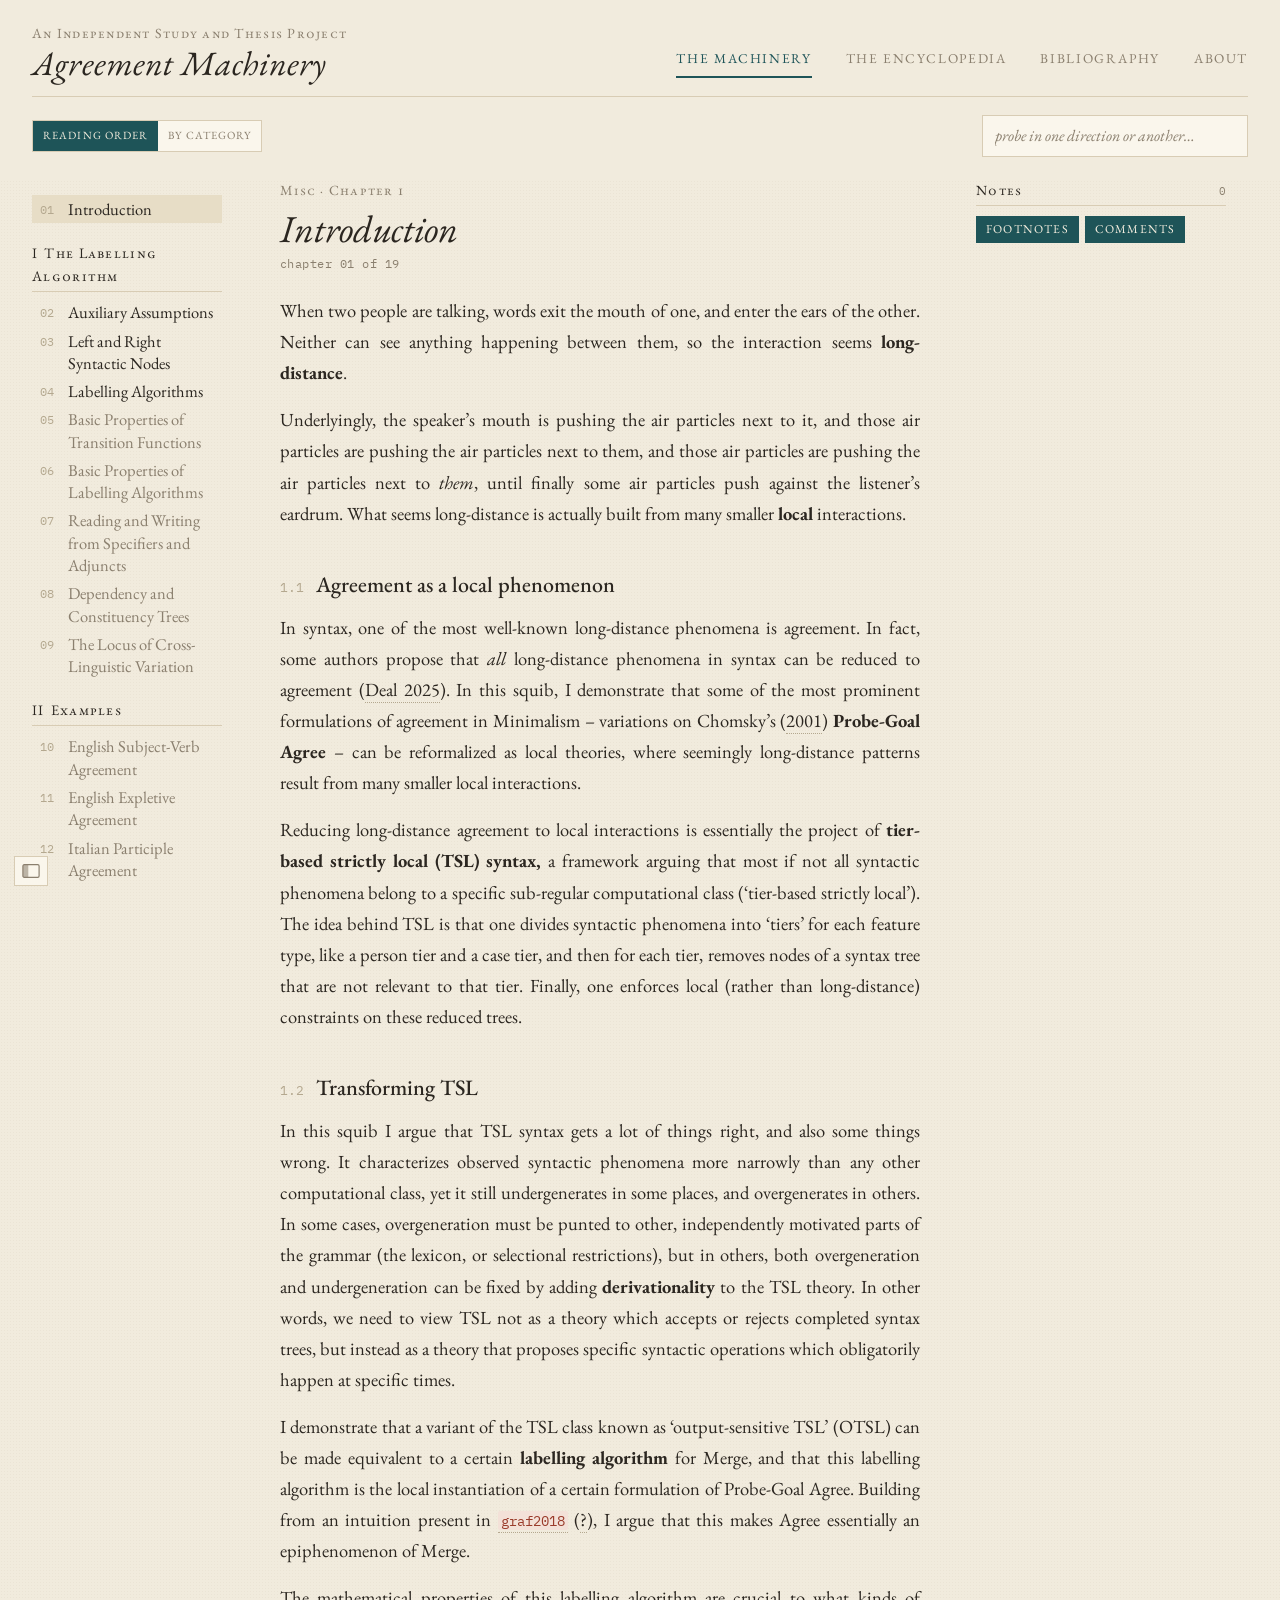
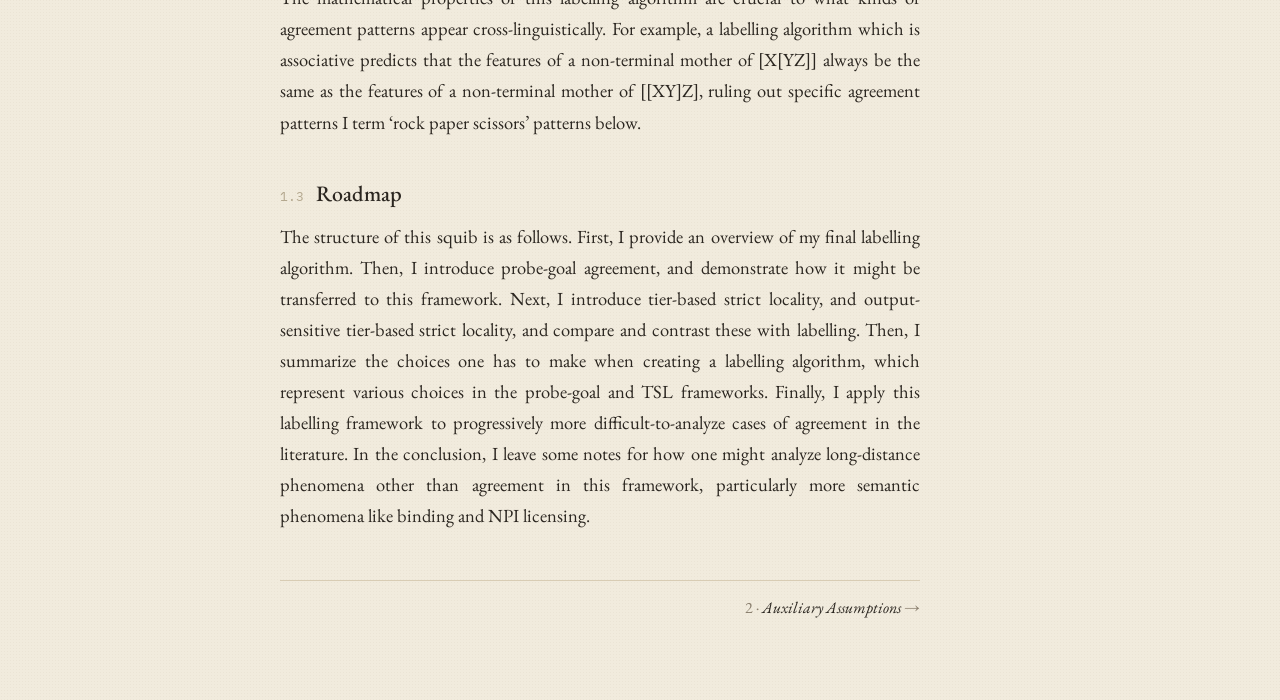
==== site/index.html @ 722e2e4d "Reader notes via Supabase" ====
<!doctype html>
<html lang="en">
<head>
<meta charset="utf-8">
<meta name="viewport" content="width=device-width, initial-scale=1">
<title>Agreement Machinery</title>
<link rel="preconnect" href="https://fonts.googleapis.com">
<link href="https://fonts.googleapis.com/css2?family=EB+Garamond:ital,wght@0,400;0,500;0,600;1,400;1,500&family=IBM+Plex+Mono:wght@400&display=swap" rel="stylesheet">
<link rel="stylesheet" href="css/site.css?v=23">
</head>
<body>

<header class="top">
  <div class="wrap">
    <div class="mast">
      <div>
        <p class="kicker">An Independent Study and Thesis Project</p>
        <h1 class="brand" data-go="introduction">Agreement Machinery</h1>
      </div>
      <nav class="tabs">
        <a data-tab="machinery" class="on" data-go="introduction">The Machinery</a>
        <a data-tab="encyclopedia" data-go="encyclopedia">The Encyclopedia</a>
        <a data-tab="bibliography" data-go="bibliography">Bibliography</a>
        <a data-tab="about" data-go="about">About</a>
      </nav>
    </div>
  </div>
</header>
<div class="toolbarbar">
  <div class="wrap">
    <div class="toolbar">
      <div class="pill" id="sidemode">
        <button data-mode="order" class="on">Reading Order</button>
        <button data-mode="cat">By Category</button>
      </div>
      <button class="menubtn" id="menubtn">☰ Contents</button>
      <input class="search" id="search" placeholder="probe in one direction or another…">
    </div>
  </div>
</div>

<div class="wrap">
<div class="layout">
  <aside class="side" id="side"></aside>
  <main id="pages">
  <div id="loading" class="loading">transducing…</div>

  <section class="page" data-page="encyclopedia"><div class="single shelf">
    <h1 class="title">The Encyclopedia</h1>
    <div class="meta" id="enc-meta"></div>
    <div class="enc-tools">
      <input class="search enc-search" id="enc-q" placeholder="specify ahead…">
      <div class="enc-feats" id="enc-feats"></div>
    </div>
    <div class="stack-head" id="stack-head">
      <button data-k="name">Phenomenon</button><button data-k="lang">Language</button><button data-k="probe">Probe</button>
      <button data-k="goal">Goal</button><button data-k="feats">Features</button><button data-k="block">Blockers</button>
    </div>
    <div class="stack" id="stack"></div>
    <svg class="plank" id="plank" viewBox="0 0 1000 18" preserveAspectRatio="none"></svg>
    <div class="legend" id="enc-legend"></div>
  </div></section>

  <section class="page" data-page="phen"><div class="single">
    <p class="crumb"><a class="back" data-go="encyclopedia">← The Encyclopedia</a></p>
    <h1 class="title" id="ph-title"></h1>
    <div class="meta" id="ph-meta"></div>
    <div class="card" id="ph-card"></div>
    <article id="ph-body"></article>
    <div class="chapnav" id="ph-nav"></div>
  </div></section>

  <section class="page" data-page="bibliography"><div class="single">
    <h1 class="title">Bibliography</h1>
    <div class="meta" id="bib-meta"></div>
    <ul class="bib" id="bib-list"></ul>
  </div></section>

  <section class="page" data-page="about"><div class="single">
    <h1 class="title">About</h1>
    <div class="meta">this page is a work in progress</div>
    <article><p>This website is the knowledge base of an independent study and thesis project for the Yale linguistics department, compiled from LaTeX files.</p></article>
  </div></section>

  <section class="page" data-page="stub"><div class="single">
    <p class="crumb" id="stub-crumb"></p><h1 class="title" id="stub-title"></h1>
    <div class="meta">not drafted</div>
    <div class="placeholder" id="stub-msg"></div>
  </div></section>
  </main>
</div>
</div>

<div class="pop" id="pop"></div>
<button class="sidetog left" id="togleft" title="Toggle contents"><svg viewBox="0 0 20 16"><rect x="1" y="1" width="18" height="14" rx="1.5"/><rect class="fill" x="1" y="1" width="6" height="14"/></svg></button>
<button class="sidetog right" id="togright" title="Toggle notes"><svg viewBox="0 0 20 16"><rect x="1" y="1" width="18" height="14" rx="1.5"/><rect class="fill" x="13" y="1" width="6" height="14"/></svg></button>

<script src="js/latex.js?v=23"></script>
<script src="js/diagrams.js?v=23"></script>
<script src="js/code.js?v=23"></script>
<script src="js/readers.js?v=23"></script>
<script src="js/app.js?v=23"></script>
</body>
</html>
---- site/css/site.css ----
:root{
  --bg:#F1EBDD; --paper:#FAF6EC; --ink:#2B2620; --muted:#8A7F6E; --faint:#B4A88F;
  --rule:#D8CCB4; --hl:#E7DDC6; --accent:#1E5458; --tan:#CDBB9B; --link:#5A4632;
  --serif:"EB Garamond", Georgia, serif; --mono:"IBM Plex Mono", ui-monospace, monospace;
}
*{box-sizing:border-box}
html{scroll-behavior:smooth}
body{margin:0;background:var(--bg);color:var(--ink);font-family:var(--serif);font-size:17px;line-height:1.6;
  background-image:radial-gradient(rgba(120,100,60,.05) 1px, transparent 1px);background-size:3px 3px}
a{color:inherit}
.sc{font-variant:small-caps;letter-spacing:.06em}
.wrap{max-width:1320px;margin:0 auto;padding:0 32px}

/* ---------- header / navbar ---------- */
header.top{position:sticky;top:0;z-index:20;background:var(--bg)}
.toolbarbar{position:sticky;top:var(--mast,90px);z-index:19;background:var(--bg)}
.mast{display:flex;align-items:flex-end;justify-content:space-between;gap:24px;padding:22px 0 14px;border-bottom:1px solid var(--rule)}
.kicker{white-space:nowrap;font-variant:small-caps;letter-spacing:.09em;font-size:14px;color:var(--muted);margin:0 0 2px}
.brand{font-style:italic;font-weight:400;font-size:34px;line-height:1.05;margin:0;letter-spacing:.005em;cursor:pointer}
nav.tabs{display:flex;gap:34px;padding-bottom:4px}
nav.tabs a{white-space:nowrap;text-decoration:none;font-size:13.5px;letter-spacing:.12em;text-transform:uppercase;color:var(--muted);padding-bottom:6px;border-bottom:2px solid transparent;cursor:pointer}
nav.tabs a:hover{color:var(--ink)}
nav.tabs a.on{color:var(--accent);border-bottom-color:var(--accent)}
.toolbar{display:flex;justify-content:space-between;align-items:center;padding:18px 0 22px}
.pill{display:inline-flex;border:1px solid var(--rule);background:var(--paper)}
.pill button{font:inherit;font-size:11px;letter-spacing:.1em;text-transform:uppercase;border:0;background:transparent;color:var(--muted);padding:6px 10px;white-space:nowrap;cursor:pointer}
.pill button.on{background:var(--accent);color:#F4EEDF}
.search{margin-left:auto;width:266px;font:inherit;font-size:16px;background:var(--paper);border:1px solid var(--rule);color:var(--ink);padding:7px 12px;outline:none}
.search::placeholder{color:var(--muted);font-style:italic}
.search:focus{border-color:var(--tan)}

/* ---------- layout ---------- */
.layout{display:grid;grid-template-columns:200px minmax(0,1fr);gap:48px;align-items:start}
aside.side{position:sticky;top:calc(var(--hdr,180px) + 16px);max-height:calc(100vh - var(--hdr,180px) - 34px);overflow:auto;padding-right:10px;
  scrollbar-width:thin;scrollbar-color:var(--tan) transparent}
.side h4{font-weight:400;font-variant:small-caps;letter-spacing:.09em;font-size:14.5px;margin:18px 0 6px;padding-bottom:4px;border-bottom:1px solid var(--rule);color:var(--ink)}
.side h4:first-child{margin-top:0}
.side h4 .rn{margin-right:6px}
.side .cat{font-style:italic;color:var(--muted);font-size:15.5px;margin:8px 0 2px 2px}
.side .cat:before{content:"❧ ";color:var(--tan);font-style:normal}
.side ol{list-style:none;margin:0;padding:0}
.side li a{display:flex;gap:12px;padding:3px 8px;text-decoration:none;font-size:16.5px;line-height:1.35;cursor:pointer}
.side li a .n{font-family:var(--mono);font-size:11.5px;color:var(--faint);padding-top:4px;min-width:16px}
.side li a:hover{background:rgba(205,187,155,.25)}
.side li a.on{background:var(--hl)}
.side .empty{font-style:italic;color:var(--muted);font-size:15px;padding:4px 8px}

body.noside .toolbarbar{display:none}
body.noside .layout{padding-top:26px}
body.noside .sidetog{display:none}
body.hideleft .layout{grid-template-columns:minmax(0,1fr)}
body.hideleft aside.side{display:none}
body.hideright .pagegrid{grid-template-columns:minmax(0,640px)}
body.hideright .margin{display:none}
body.hideleft .pagegrid, body.hideright .pagegrid{justify-content:center}
.menubtn{display:none;white-space:nowrap;font:inherit;font-size:11px;letter-spacing:.1em;text-transform:uppercase;border:1px solid var(--rule);background:var(--paper);color:var(--muted);padding:6px 10px;cursor:pointer}
.ex.wide,figure.tree.wide{position:relative;z-index:2}
.page{display:none}
.page.on{display:block}
.pagegrid{display:grid;grid-template-columns:minmax(0,640px) 250px;gap:56px;align-items:start}

/* ---------- article ---------- */
.crumb{font-variant:small-caps;letter-spacing:.09em;font-size:14px;color:var(--muted);margin:0}
h1.title{font-style:italic;font-weight:400;font-size:38px;line-height:1.1;margin:6px 0 4px}
.meta{font-family:var(--mono);font-size:12px;color:var(--muted);letter-spacing:.04em;margin-bottom:22px}
.abstract{border:1px solid var(--rule);background:rgba(250,246,236,.55);padding:16px 20px;font-size:16px;line-height:1.55;color:#4a4237;margin-bottom:30px}
.abstract .lbl{display:block;font-variant:small-caps;letter-spacing:.09em;font-size:13px;color:var(--muted);margin-bottom:4px}
article h2{font-weight:500;font-size:22px;margin:38px 0 10px;scroll-margin-top:200px}
article h2 .num{font-family:var(--mono);font-size:13px;color:var(--faint);margin-right:12px;font-weight:400}
article p{margin:0 0 16px;font-size:18.5px;line-height:1.68;hyphens:auto;text-align:justify}
.ref{font-family:var(--mono);font-size:10.5px;color:var(--accent);vertical-align:super;line-height:0;padding:0 1px 0 1px;cursor:pointer}
.ref.com{color:#8b5a2b}
.ref.com:before{content:"◆"}
.anch{border-bottom:1px dotted var(--muted)}
.anch.hot,.ref.hot{background:var(--hl)}
.xref{color:var(--link);text-decoration:none;border-bottom:1px dotted var(--link);cursor:pointer}
.xref:hover{background:var(--hl)}
.cite{color:inherit;text-decoration:none;border-bottom:1px dotted var(--faint);cursor:pointer}
.cite:hover{background:var(--hl)}

/* ---------- linguistic examples (expex-style) ---------- */
.ex{display:grid;grid-template-columns:44px minmax(0,1fr);margin:20px 0 22px;font-size:18px;line-height:1.5;scroll-margin-top:210px}
.ex.flash{animation:flash 1.6s ease}
@keyframes flash{0%,40%{background:var(--hl)}100%{background:transparent}}
.ex .no{color:var(--ink)}
.ex .sub{display:grid;grid-template-columns:24px minmax(0,1fr);margin-bottom:3px}
.ex .sub .l{color:var(--ink)}
.ex .sub > span:last-child{padding-left:.9em}
.j{display:inline-block;width:.9em;margin-left:-.9em;text-align:right;padding-right:2px}
.gloss{display:flex;flex-wrap:wrap;gap:0 15px}
.gloss .w{display:inline-flex;flex-direction:column}
.gloss .w .o{font-style:italic}
.gloss .w .g{font-size:16.5px}
.trans{margin-top:2px}
.src{color:var(--muted);font-size:15.5px}
figure.tree{margin:24px 0 26px;display:grid;grid-template-columns:44px minmax(0,1fr)}
figure.tree .box{border:1px solid var(--rule);background:rgba(250,246,236,.6);padding:18px 10px 10px;overflow-x:auto}
figure.tree svg{display:block;margin:0 auto;max-width:100%;height:auto}
figure.tree figcaption{font-family:var(--mono);font-size:11.5px;color:var(--muted);padding:8px 4px 0;letter-spacing:.03em}
.tree text{font-family:var(--serif);fill:var(--ink)}
.tree .leaf{font-style:italic}
.tree .feat{font-family:var(--mono);font-size:10.5px;fill:var(--accent)}
.tree line,.tree polygon{stroke:#6E6353;stroke-width:1;fill:none}
.tree .agree{stroke:var(--accent);stroke-width:1.2;stroke-dasharray:4 3;fill:none}
.tree .alabel{font-style:italic;font-size:13px;fill:var(--accent)}

.chapnav{display:flex;justify-content:space-between;border-top:1px solid var(--rule);margin-top:48px;padding:14px 0 80px;font-size:16px}
.chapnav a{text-decoration:none;cursor:pointer;color:var(--muted)}
.chapnav a:hover{color:var(--ink)}
.chapnav i{color:var(--ink)}

/* ---------- marginalia ---------- */
.margin{position:relative;min-height:400px}
.mhead{display:flex;justify-content:space-between;align-items:baseline;border-bottom:1px solid var(--rule);padding-bottom:4px}
.mhead .t{font-variant:small-caps;letter-spacing:.09em;font-size:14px}
.mhead .c{font-family:var(--mono);font-size:11px;color:var(--muted)}
.chips{display:flex;gap:6px;flex-wrap:wrap;margin:10px 0 0}
.chip{font:inherit;font-size:12px;letter-spacing:.1em;text-transform:uppercase;border:1px solid var(--rule);background:var(--paper);color:var(--muted);padding:3px 9px;cursor:pointer}
.chip.on{background:var(--accent);color:#F4EEDF;border-color:var(--accent)}
.note{position:absolute;left:0;right:0;display:grid;grid-template-columns:22px 1fr;padding:2px 0 8px 12px;border-left:2px solid var(--rule);
  font-size:15.5px;line-height:1.45;transition:top .25s ease, background .15s}
.note .k{font-family:var(--mono);font-size:11px;color:var(--accent);padding-top:3px}
.note.com{border-left-color:#C9A27A}
.note.com .k{color:#8b5a2b}
.note .tag{display:inline-block;margin-top:6px;font-size:10.5px;letter-spacing:.12em;text-transform:uppercase;color:var(--muted);border:1px solid var(--rule);padding:0 5px}
.note.hot{background:rgba(231,221,198,.75)}
.note.hidden{display:none}
.note i{font-style:italic}

/* ---------- hover preview ---------- */
.pop{position:absolute;z-index:50;max-width:430px;background:var(--paper);border:1px solid var(--tan);box-shadow:0 6px 24px rgba(60,45,20,.16);padding:12px 16px;font-size:15.5px;line-height:1.5;display:none;pointer-events:none}
.pop .pk{font-variant:small-caps;letter-spacing:.09em;font-size:12.5px;color:var(--muted)}
.pop .pt{font-style:italic;font-size:21px;margin:0 0 4px}
.pop .ex{margin:4px 0;font-size:16px}
.pop .gloss .w .g{font-size:14.5px}

/* ---------- bibliography / misc pages ---------- */
.single{max-width:760px}
body.noside .layout{grid-template-columns:minmax(0,1fr)}
body.noside aside.side{display:none}
body.noside .single{margin:0 auto}
.bib{list-style:none;padding:0;margin:10px 0 80px}
.bib li{padding:12px 0 12px 28px;text-indent:-28px;border-bottom:1px solid rgba(216,204,180,.6);font-size:17.5px;scroll-margin-top:210px}
.bib li .by{font-family:var(--mono);font-size:11px;color:var(--muted);text-indent:0;display:block;margin:3px 0 0 0}
.bib li .by a{color:var(--accent);text-decoration:none;border-bottom:1px dotted var(--accent);cursor:pointer;margin-right:10px}
.bib li.flash{animation:flash 1.6s ease}
.letter{font-variant:small-caps;letter-spacing:.1em;color:var(--muted);font-size:15px;margin:26px 0 0;border-bottom:1px solid var(--rule);padding-bottom:2px}
/* ---------- encyclopedia: a stack of books ---------- */
body.noside .single.shelf{max-width:1040px}
.enc-tools{display:flex;justify-content:space-between;align-items:center;gap:16px;margin:4px 0 26px;flex-wrap:wrap}
.enc-search{margin-left:0;width:300px}
.enc-feats{display:flex;align-items:center;gap:6px}
.enc-feats .lbl{font-variant:small-caps;letter-spacing:.09em;font-size:14px;color:var(--muted);margin-right:4px}
.enc-feats .chip{font-family:var(--serif);font-size:15px;letter-spacing:0;text-transform:none;min-width:34px}
:root{--cols:2.6fr .9fr .75fr 1.5fr .65fr 1.4fr}
.stack-head{display:grid;grid-template-columns:var(--cols);padding:0 54px 6px;gap:0}
.stack-head button{white-space:nowrap;font:inherit;text-align:left;background:none;border:0;padding:0 12px;cursor:pointer;
  font-variant:small-caps;letter-spacing:.09em;font-size:14px;color:var(--muted)}
.stack-head button:first-child{padding-left:0}
.stack-head button:hover{color:var(--ink)}
.stack-head button.on{color:var(--accent)}
.stack-head button.on:after{content:" ↓";font-family:var(--mono);font-size:11px}
.stack-head button.on.desc:after{content:" ↑"}
.stack{padding:0 40px;display:flex;flex-direction:column}
.book{position:relative;display:grid;grid-template-columns:var(--cols);align-items:center;
  min-height:var(--h);margin:-2px calc(-1*var(--r)) 0 calc(-1*var(--l));padding:8px calc(var(--r) + 16px) 8px calc(var(--l) + 16px);
  color:var(--ink);text-decoration:none;cursor:pointer;rotate:var(--rot);
  transition:translate .28s cubic-bezier(.2,.7,.3,1), rotate .28s ease}
.book > .outline{position:absolute;inset:0;width:100%;height:100%;overflow:visible;z-index:0;pointer-events:none}
.book > .outline .body{fill:#F6F0E1;stroke:var(--ink);stroke-width:1.25;stroke-linejoin:round}
.book > .outline .line{fill:none;stroke:var(--ink);stroke-width:1;stroke-linecap:round}
.book > .outline .ghost{fill:none;stroke:var(--ink);stroke-width:.8;opacity:.28}
.book:hover,.book:focus-visible{translate:18px 0;rotate:calc(var(--rot) * .3);z-index:3;outline:none}
.book:hover > .outline .body,.book:focus-visible > .outline .body{fill:var(--paper)}
.book .cell{position:relative;z-index:1;padding:0 12px;font-size:15px;line-height:1.3;border-left:1px solid rgba(43,38,32,.16)}
.book .cell.name{padding-left:0;border-left:0;font-style:italic;font-size:18.5px;letter-spacing:.005em}
.book.label .cell.name span{display:inline-block;line-height:1.25;padding:2px 10px;border:1px solid var(--ink);border-radius:2px 3px 2px 4px;rotate:-.4deg}
.book .cell.feats{font-size:16px;letter-spacing:.06em}
.book .cell.dim{color:var(--muted)}
.book.gone{display:none}
.plank{display:block;width:calc(100% - 12px);height:18px;margin:4px 6px 0;overflow:visible}
.plank path{fill:none;stroke:var(--ink);stroke-linecap:round}
.legend{font-family:var(--mono);font-size:11.5px;color:var(--muted);text-align:center;margin:22px 0 80px}
.stack .empty{font-style:italic;color:var(--muted);text-align:center;padding:30px 0}

/* phenomenon page */
.back{color:var(--muted);text-decoration:none;cursor:pointer}
.back:hover{color:var(--ink)}
.card{display:grid;grid-template-columns:14px 1fr;border:1px solid var(--rule);background:var(--paper);margin:6px 0 30px}
.card .spine{border-right:1px solid var(--ink);background:repeating-linear-gradient(45deg,var(--ink) 0 1px,transparent 1px 6px)}
.card dl{margin:0;padding:6px 22px;display:grid;grid-template-columns:120px 1fr}
.card dt,.card dd{margin:0;padding:9px 0;border-bottom:1px solid rgba(216,204,180,.7)}
.card dt{font-variant:small-caps;letter-spacing:.09em;font-size:14px;color:var(--muted)}
.card dd{font-size:17.5px}
.card dl > :nth-last-child(-n+2){border-bottom:0}
.placeholder{border:1px dashed var(--tan);padding:40px;text-align:center;color:var(--muted);font-style:italic;margin-top:20px}

.sidetog{position:fixed;bottom:14px;z-index:60;width:34px;height:30px;padding:6px 7px;background:var(--paper);border:1px solid var(--rule);cursor:pointer;color:var(--muted)}
.sidetog:hover{color:var(--ink);border-color:var(--tan)}
.sidetog.left{left:14px} .sidetog.right{right:14px}
.sidetog svg{display:block;width:100%;height:100%;fill:none;stroke:currentColor;stroke-width:1.3}
.sidetog .fill{fill:currentColor;stroke:none;opacity:.55}
.sidetog.off .fill{opacity:0}
body.nonotes .sidetog.right{display:none}
.pop.note-pop{pointer-events:auto;cursor:pointer;max-width:340px}
.pop.note-pop .hint{display:block;margin-top:6px;font-family:var(--mono);font-size:10.5px;color:var(--muted)}

@media (max-width:1180px){ .pagegrid{grid-template-columns:minmax(0,1fr) 220px;gap:36px} nav.tabs{gap:22px} nav.tabs a{font-size:12.5px} }
@media (max-width:980px){
  .layout{grid-template-columns:1fr;gap:0} aside.side{display:none}
  body.noside aside.side{display:none}
  body.sideopen aside.side{display:block;position:static;max-height:none;overflow:visible;padding:0 0 24px}
  .toolbar{flex-wrap:wrap;justify-content:flex-start;gap:12px 10px} .search{order:0;width:100%;margin-left:0}
  .menubtn{display:inline-block;order:1} .pill{order:2}
  .toolbarbar{position:static}
  nav.tabs{gap:16px;flex-wrap:wrap} nav.tabs a{font-size:12.5px}
}
@media (max-width:760px){
  .wrap{padding:0 16px}
  .pill button,.menubtn{padding:6px 8px;letter-spacing:.06em}
  .toolbar{gap:12px 8px}
  .mast{flex-direction:column;align-items:flex-start;gap:10px}
  .pagegrid{grid-template-columns:1fr}
  .note{position:static;margin-bottom:10px}
  header.top{position:static}
  article p{text-align:left}
  .enc-search{width:100%}
  .stack-head{display:flex;flex-wrap:wrap;gap:6px 14px;padding:0 0 10px}
  .stack-head button{padding:0}
  .stack{padding:0 12px}
  .book{display:block;margin:0 calc(-.35*var(--r)) 0 calc(-.35*var(--l));padding:10px calc(.35*var(--r) + 18px) 10px calc(.35*var(--l) + 18px)}
  .book:hover{translate:8px 0}
  .book .cell{display:inline;border:0;padding:0;font-size:14px}
  .book .cell.name{display:block;margin-bottom:3px}
  .book .cell:not(.name):before{content:attr(data-label) " ";font-variant:small-caps;letter-spacing:.06em;opacity:.7}
  .book .cell:not(.name):not(:last-child):after{content:"  ·  ";opacity:.5}
  .card dl{grid-template-columns:96px 1fr;padding:4px 16px}
}

/* =====================================================================
   LaTeX-rendered content
   ===================================================================== */
.loading{font-style:italic;color:var(--muted);text-align:center;padding:120px 0}
.unk{font-family:var(--mono);font-size:.78em;color:#9a3b2b;background:#f3e1d8;padding:0 3px;border-radius:2px}
.sc{font-variant:small-caps;letter-spacing:.04em}
.bf{font-weight:600} .it{font-style:italic} .tt{font-family:var(--mono);font-size:.9em} .sf{font-family:system-ui,sans-serif;font-size:.9em}
.unl{border-bottom:1px solid currentColor}
.ovl{border-top:1px solid currentColor;padding-top:1px;margin-left:1px}
.rlap{display:inline-block;width:0;overflow:visible;white-space:nowrap}
.llap{display:inline-block;width:0;overflow:visible;white-space:nowrap;direction:rtl}
.phantom{visibility:hidden}
.hsp{display:inline-block}
.math{font-style:normal}
.math i{font-style:italic}
.math .mtext{font-style:normal}
.mathdisplay{text-align:center;margin:14px 0;font-size:18.5px}
.feat{font-family:var(--mono);font-size:10.5px;color:var(--accent);letter-spacing:.02em}
article h3{font-weight:500;font-size:19px;margin:28px 0 8px;scroll-margin-top:200px}
article h3 .num,article h4 .num{font-family:var(--mono);font-size:12px;color:var(--faint);margin-right:10px;font-weight:400}
article h4{font-weight:500;font-style:italic;font-size:18px;margin:22px 0 6px}
.list{margin:0 0 16px;padding-left:1.4em;font-size:18.5px;line-height:1.6}
blockquote{margin:0 0 16px 1.4em;font-size:17.5px;color:#4a4237}
.center{text-align:center}
.tabular{border-collapse:collapse;margin:12px 0;font-size:17px}
.tabular td{padding:3px 12px 3px 0;vertical-align:top}
.caption{font-family:var(--mono);font-size:11.5px;color:var(--muted);padding:6px 4px 0}
.side li a.stub{color:var(--muted)}

/* examples (expex) — single items, sub-items, hanging judgments, \hfill annotations */
.exbody{position:relative;min-width:0}
.ex .ln,.ex p{margin:0;text-align:left;font-size:18px;line-height:1.5}
.ex .expre{margin-bottom:2px}
.ex .exi{padding-left:.9em}
.exbody > .exi{padding-left:0}
.ex .j{display:inline-block;width:.9em;margin-left:-.9em;text-align:right;padding-right:3px;font-style:normal}
.ex .exi.hf{display:flex;justify-content:space-between;align-items:baseline;gap:28px}
.ex .exr{white-space:nowrap}
.ex .sub{scroll-margin-top:210px}
.ex .sub.flash{animation:flash 1.6s ease}
.rnode{white-space:nowrap}
.conn-layer{position:absolute;left:0;top:0;width:100%;height:100%;pointer-events:none;overflow:visible}
.conn-label{position:absolute}
.conn-label.opaque{background:var(--bg);padding:0 3px;line-height:1.1}

/* glosses */
.glossblock{margin:2px 0}
.glossblock .gloss{margin:0}

/* columns (multicols / paracol) */
.cols{display:grid;gap:0 22px;margin:18px 0;align-items:start}
.cols .col{min-width:0}
.cols .ex{margin:2px 0}
.cols > .col > .ln{font-size:18px;line-height:1.5}

/* diagrams */
.dg-measure{position:absolute;left:-10000px;top:0;visibility:hidden;pointer-events:none}
.dg-l{position:absolute;white-space:nowrap;text-align:center;font-family:var(--serif);font-size:17px;line-height:1.22;color:var(--ink)}
.dg-measure .dg-l{position:static;display:inline-block}
.dg-l.small{font-size:14.5px}
.dg-l.hc-word{font-style:italic}
.dg-l.hc-word.strong{font-weight:600}
.diagram{margin:6px 0;min-width:0}
.diagram.boxed{border:1px solid var(--rule);background:rgba(250,246,236,.6);padding:12px 10px 8px}
.dg-fit{display:flex;justify-content:center;overflow:hidden}
.diagram:not(.boxed) .dg-fit{justify-content:flex-start}
.dg{position:relative;flex:none;transform-origin:top center}
.diagram:not(.boxed) .dg{transform-origin:top left}
.dg > svg{position:absolute;left:0;top:0;overflow:visible}
.cols .diagram.boxed{margin:4px 0}
.pop .diagram{margin:4px 0}

/* bibliography letters */
.bib li.letter{text-indent:0;padding:0;border:0;margin:26px 0 0;font-variant:small-caps;letter-spacing:.1em;color:var(--muted);font-size:15px;border-bottom:1px solid var(--rule)}

@media (max-width:760px){
  .ex .exi.hf{display:block}
  .ex .exr{display:block;white-space:normal;color:var(--muted);font-size:16px}
  .cols{grid-template-columns:minmax(0,1fr)!important}
}
.cols .gloss{flex-wrap:nowrap}
.gloss .w{white-space:nowrap}

/* a label that runs straight into a gloss or diagram ("a. \begingl …") stays on its line */
.lnrow{display:flex;align-items:baseline;gap:.45em}
.lnrow > .lead{flex:none}
.lnrow > .glossblock,.lnrow > .diagram{margin:0;min-width:0}
.cols p{margin:0;text-align:left;font-size:18px;line-height:1.5}
/* example previews show the example at full width, as long as it fits on screen */
.pop.ex-pop{max-width:calc(100vw - 32px)}
.ex.row .exbody{display:flex;flex-wrap:wrap;gap:4px 36px;align-items:flex-start}
.ex.row .sub{flex:none}

/* ---------- inline code: like Claude's, in the site's palette ---------- */
code,.tt{font-family:var(--mono);font-size:.84em;background:#E9E1CE;border:1px solid #DAD0B9;border-radius:4px;padding:.08em .34em;color:var(--ink);white-space:nowrap}

/* ---------- encyclopedia: alternate rows a shade darker ---------- */
.book.alt > .outline .body{fill:#ECE3CF}

/* ---------- code blocks ---------- */
.codeblock{margin:22px 0 24px;border:1px solid #DAD0B9;border-radius:6px;background:#F7F2E6;overflow:hidden;font-size:14px}
.code-bar{display:flex;justify-content:space-between;align-items:center;padding:5px 8px 5px 12px;border-bottom:1px solid #E3DAC6;background:#EFE8D8}
.code-lang{font-family:var(--mono);font-size:11px;letter-spacing:.06em;color:var(--muted);text-transform:lowercase}
.code-actions{display:flex;gap:4px}
.cb{font-family:var(--mono);font-size:11px;letter-spacing:.03em;border:1px solid transparent;background:none;color:var(--muted);padding:2px 8px;border-radius:4px;cursor:pointer}
.cb:hover{color:var(--ink);border-color:#DAD0B9;background:#F7F2E6}
.cb:disabled{opacity:.4;cursor:default}
.cb.run{color:var(--accent);border-color:#BFD0CC}
.cb.run:hover{background:var(--accent);color:#F4EEDF;border-color:var(--accent)}
.cb[hidden]{display:none}
.code-scroll{overflow-x:auto}
.code-lines{min-width:max-content;padding:8px 0}
.cl{display:flex;font-family:var(--mono);font-size:13.5px;line-height:1.6;color:var(--ink)}
.cl[hidden]{display:none}
.gut{flex:none;display:flex;align-items:center;gap:2px;padding:0 6px 0 10px;color:#B4A88F;user-select:none;font-size:12px}
.gut .ln{text-align:right}
.gut .fold{width:14px;text-align:center;opacity:0;transition:opacity .15s;color:var(--muted);font-size:13px}
.codeblock:hover .cl.foldable .fold,.cl.folded .fold{opacity:1}
.cl.foldable .gut{cursor:pointer}
.cl.foldable .gut:hover .fold{color:var(--accent)}
.cl.folded .fold{display:inline-block;transform:rotate(-90deg)}
.cc{white-space:pre;padding-right:16px}
.ell{display:inline-block;margin-left:8px;padding:0 6px;border-radius:3px;background:#E3DAC6;color:var(--muted);cursor:pointer;line-height:1.3}
.ell:hover{background:var(--accent);color:#F4EEDF}
.code-edit{position:relative;min-width:100%;width:max-content}
.code-edit pre,.code-edit textarea{margin:0;padding:8px 16px 8px 14px;font-family:var(--mono);font-size:13.5px;line-height:1.6;white-space:pre;tab-size:4;border:0;letter-spacing:0}
.code-edit textarea{position:absolute;inset:0;width:100%;height:100%;resize:none;overflow:hidden;background:transparent;color:transparent;caret-color:var(--ink);outline:none}
.code-edit textarea::selection{background:rgba(30,84,88,.18)}
.code-out{border-top:1px dashed #DAD0B9;padding:8px 14px;background:#F3EDDF;font-size:13px}
.code-out pre{margin:0;font-family:var(--mono);font-size:13px;line-height:1.55;white-space:pre-wrap;color:var(--ink)}
.code-out.err pre{color:#8b3a2b}
.co-status{font-family:var(--mono);font-size:12px;color:var(--muted)}
/* syntax colours */
.t-kw{color:#1E5458;font-weight:500}
.t-const{color:#5a3d5c}
.t-bi{color:#5a3d5c}
.t-str{color:#7A4E2D}
.t-fstr{color:#7A4E2D}
.t-num{color:#8b3a2b}
.t-com{color:#9A8F7C;font-style:italic}
.t-fn,.t-cls{color:#1E5458;font-weight:600}
.t-call{color:#2f4f5c}
.t-self{color:#7a6a86;font-style:italic}
.t-dec{color:#a5642b}

/* code wraps to the column instead of scrolling or spilling into the margin */
.code-scroll{overflow-x:visible}
.code-lines{min-width:0}
.cl{align-items:flex-start}
.gut{align-self:stretch;align-items:flex-start}
.cc{white-space:pre-wrap;overflow-wrap:anywhere;min-width:0;flex:1}
.code-edit{width:100%;min-width:0}
.code-edit pre,.code-edit textarea{white-space:pre-wrap;overflow-wrap:anywhere}

/* ---------- nodestream form: build an input stream from dropdowns ---------- */
.nodeform{margin:22px 0 24px;border:1px solid #DAD0B9;border-radius:6px;background:#F7F2E6;padding:10px 12px 10px;font-size:15px}
.nf-cap{font-variant:small-caps;letter-spacing:.08em;font-size:13.5px;color:var(--muted);margin:0 0 6px 2px}
.nf-grid{display:grid;grid-template-columns:22px minmax(90px,1.3fr) repeat(var(--n),minmax(64px,1fr)) auto;gap:4px 8px;align-items:center}
.nf-head,.nf-rows,.nf-row{display:contents}
.nf-head span{font-family:var(--mono);font-size:11px;color:var(--muted);letter-spacing:.04em;padding:0 2px}
.nf-pos{font-family:var(--mono);font-size:11px;color:var(--faint);text-align:right}
.nf-label,.nodeform select{font:inherit;font-size:15px;background:#FBF8F0;border:1px solid #DAD0B9;border-radius:4px;color:var(--ink);padding:3px 6px;min-width:0;width:100%}
.nf-label{font-style:italic}
.nf-label:focus,.nodeform select:focus{outline:none;border-color:var(--accent)}
.nodeform select{appearance:none;-webkit-appearance:none;cursor:pointer;padding-right:18px;
  background-image:linear-gradient(45deg,transparent 50%,#8A7F6E 50%),linear-gradient(135deg,#8A7F6E 50%,transparent 50%);
  background-position:calc(100% - 10px) 52%,calc(100% - 6px) 52%;background-size:4px 4px;background-repeat:no-repeat}
.nf-act{display:flex;gap:1px;white-space:nowrap}
.nfb{font-family:var(--mono);font-size:12px;border:0;background:none;color:var(--muted);width:22px;height:24px;border-radius:4px;cursor:pointer}
.nfb:hover{background:#E9E1CE;color:var(--ink)}
.nfb[data-nf="del"]:hover{color:#8b3a2b}
.nf-bar{display:flex;align-items:center;gap:6px;margin-top:10px}
.nf-sp{flex:1}
.nf-code .codeblock{margin:10px 0 0}
.nodeform > .code-out{margin:10px -12px -10px;border-radius:0 0 6px 6px}
@media (max-width:760px){
  .nf-grid{grid-template-columns:18px minmax(70px,1fr) repeat(var(--n),minmax(48px,1fr)) auto;gap:4px 5px}
  .nf-act .nfb[data-nf="up"],.nf-act .nfb[data-nf="down"]{display:none}
}

.side ol.untitled{margin-bottom:6px}

/* inline code may wrap at its spaces; each line keeps the chip look */
code,.tt{white-space:normal;-webkit-box-decoration-break:clone;box-decoration-break:clone}
code,.tt{hyphens:none;-webkit-hyphens:none}

/* ---------- reader comments (GitHub Discussions) ---------- */
mark.rq{background:rgba(30,84,88,.07);color:inherit;border-bottom:1px dotted rgba(30,84,88,.55);padding:0}
mark.rq.hot{background:rgba(30,84,88,.16)}
.ref.com.reader{color:var(--accent)}
.note.reader{border-left-color:#9DB8B4}
.note.reader .k{color:var(--accent)}
.rc-head,.rc-reply{font-size:13px;color:var(--muted)}
.who{display:inline-flex;align-items:center;gap:5px;color:var(--ink);text-decoration:none;font-size:13.5px}
.who:hover{text-decoration:underline}
.av{width:16px;height:16px;border-radius:50%;vertical-align:middle}
.when{font-family:var(--mono);font-size:10.5px;color:var(--faint)}
.rc-body{margin:2px 0 4px;color:var(--ink);font-size:15px;line-height:1.45}
.rc-body p{margin:0 0 4px}
.rc-body code{font-size:.85em}
.rc-body img{max-width:100%}
.rc-reply{margin:6px 0 0 10px;padding-left:8px;border-left:1px solid var(--rule)}
.rc-moved{margin:4px 0;padding-left:8px;border-left:2px solid var(--rule);color:var(--muted);font-style:italic;font-size:14px}
.rc-gh{font-family:var(--mono);font-size:10.5px;color:var(--accent);text-decoration:none}
.rc-gh:hover{text-decoration:underline}
.rc-btn{position:absolute;z-index:70;display:flex;align-items:center;gap:6px;font:inherit;font-size:13px;letter-spacing:.06em;text-transform:uppercase;
  background:var(--accent);color:#F4EEDF;border:0;border-radius:4px;padding:5px 10px;cursor:pointer;box-shadow:0 3px 10px rgba(30,40,40,.25)}
.rc-btn[hidden]{display:none}
.rc-btn span{font-size:10px}
.rc-toast{position:fixed;left:50%;bottom:22px;transform:translate(-50%,20px);max-width:min(560px,calc(100vw - 32px));background:var(--ink);color:#F4EEDF;
  font-size:15px;line-height:1.45;padding:10px 16px;border-radius:6px;box-shadow:0 6px 20px rgba(0,0,0,.25);opacity:0;pointer-events:none;transition:.25s;z-index:90}
.rc-toast.on{opacity:1;transform:translate(-50%,0)}

/* reader note form */
.rc-form{position:absolute;z-index:80;background:var(--paper);border:1px solid var(--tan);border-radius:6px;box-shadow:0 8px 28px rgba(50,35,15,.22);padding:12px;display:flex;flex-direction:column;gap:8px}
.rc-form[hidden]{display:none}
.rf-quote{font-style:italic;color:var(--muted);font-size:14.5px;line-height:1.4;border-left:2px solid var(--accent);padding-left:8px}
.rf-name,.rf-body{font:inherit;font-size:15.5px;background:#FBF8F0;border:1px solid var(--rule);border-radius:4px;padding:6px 8px;color:var(--ink);width:100%;resize:vertical}
.rf-name:focus,.rf-body:focus{outline:none;border-color:var(--accent)}
.rf-bar{display:flex;align-items:center;gap:8px}
.rf-msg{flex:1;font-size:13px;color:var(--muted);line-height:1.3}
.rf-cancel,.rf-post{font:inherit;font-size:12.5px;letter-spacing:.08em;text-transform:uppercase;border-radius:4px;padding:5px 10px;cursor:pointer}
.rf-cancel{background:none;border:1px solid transparent;color:var(--muted)}
.rf-cancel:hover{color:var(--ink)}
.rf-post{background:var(--accent);color:#F4EEDF;border:1px solid var(--accent)}
.rf-post:disabled{opacity:.5;cursor:default}
.note.reader .who{font-size:13.5px;color:var(--ink)}
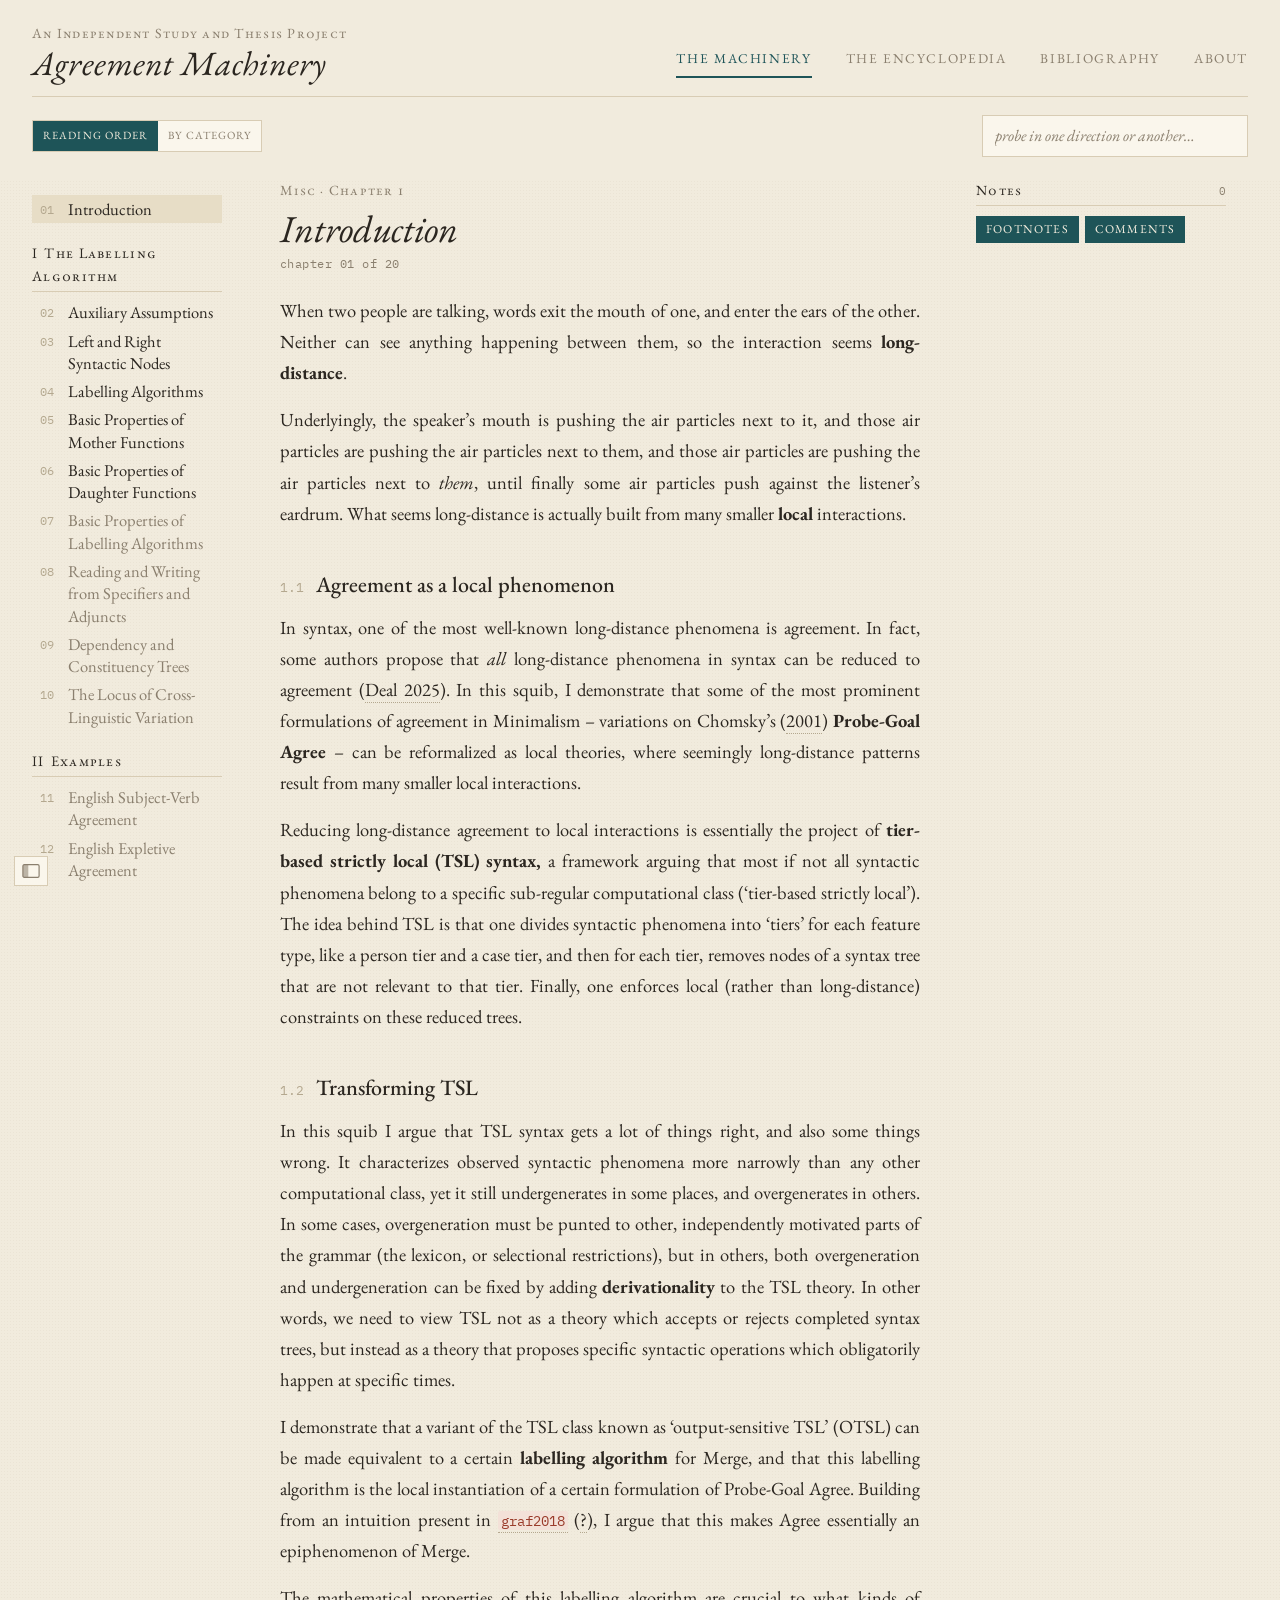
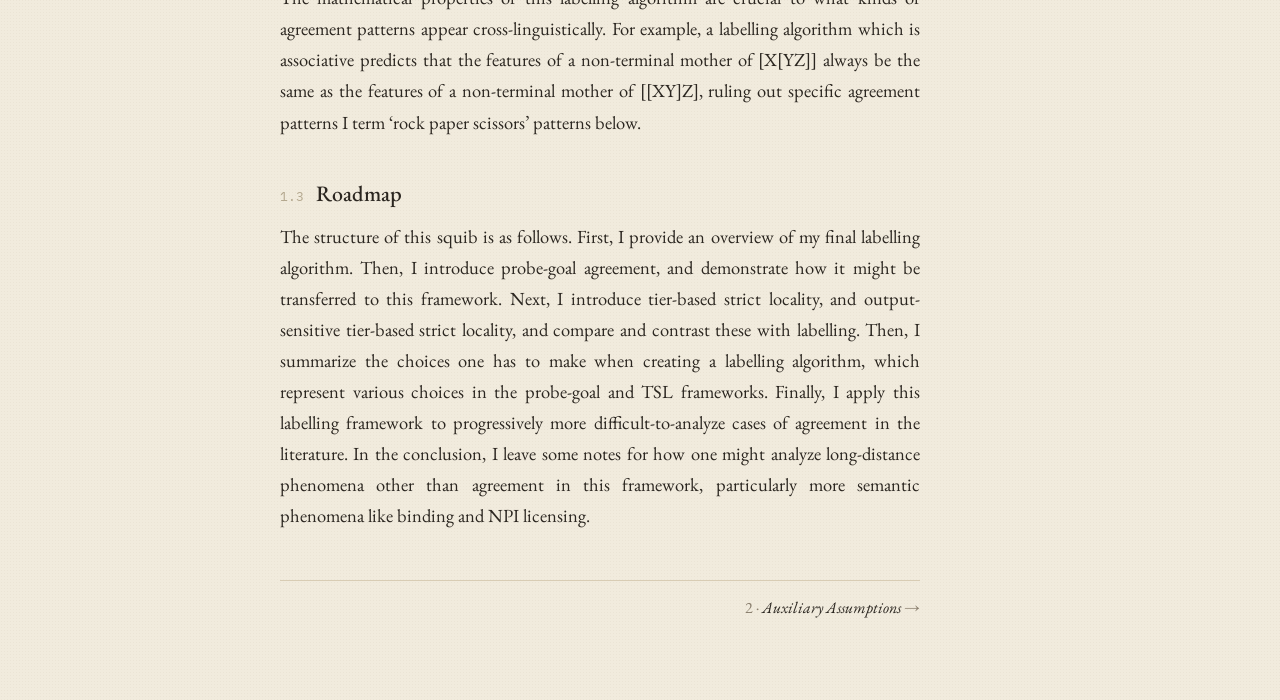
==== commit 68b72059: "Labelling algorithms example, split transition-function chapter" ====
--- a/site/index.html
+++ b/site/index.html
@@ -6,7 +6,7 @@
 <title>Agreement Machinery</title>
 <link rel="preconnect" href="https://fonts.googleapis.com">
 <link href="https://fonts.googleapis.com/css2?family=EB+Garamond:ital,wght@0,400;0,500;0,600;1,400;1,500&family=IBM+Plex+Mono:wght@400&display=swap" rel="stylesheet">
-<link rel="stylesheet" href="css/site.css?v=23">
+<link rel="stylesheet" href="css/site.css?v=24">
 </head>
 <body>
 
@@ -95,10 +95,10 @@
 <button class="sidetog left" id="togleft" title="Toggle contents"><svg viewBox="0 0 20 16"><rect x="1" y="1" width="18" height="14" rx="1.5"/><rect class="fill" x="1" y="1" width="6" height="14"/></svg></button>
 <button class="sidetog right" id="togright" title="Toggle notes"><svg viewBox="0 0 20 16"><rect x="1" y="1" width="18" height="14" rx="1.5"/><rect class="fill" x="13" y="1" width="6" height="14"/></svg></button>
 
-<script src="js/latex.js?v=23"></script>
-<script src="js/diagrams.js?v=23"></script>
-<script src="js/code.js?v=23"></script>
-<script src="js/readers.js?v=23"></script>
-<script src="js/app.js?v=23"></script>
+<script src="js/latex.js?v=24"></script>
+<script src="js/diagrams.js?v=24"></script>
+<script src="js/code.js?v=24"></script>
+<script src="js/readers.js?v=24"></script>
+<script src="js/app.js?v=24"></script>
 </body>
 </html>
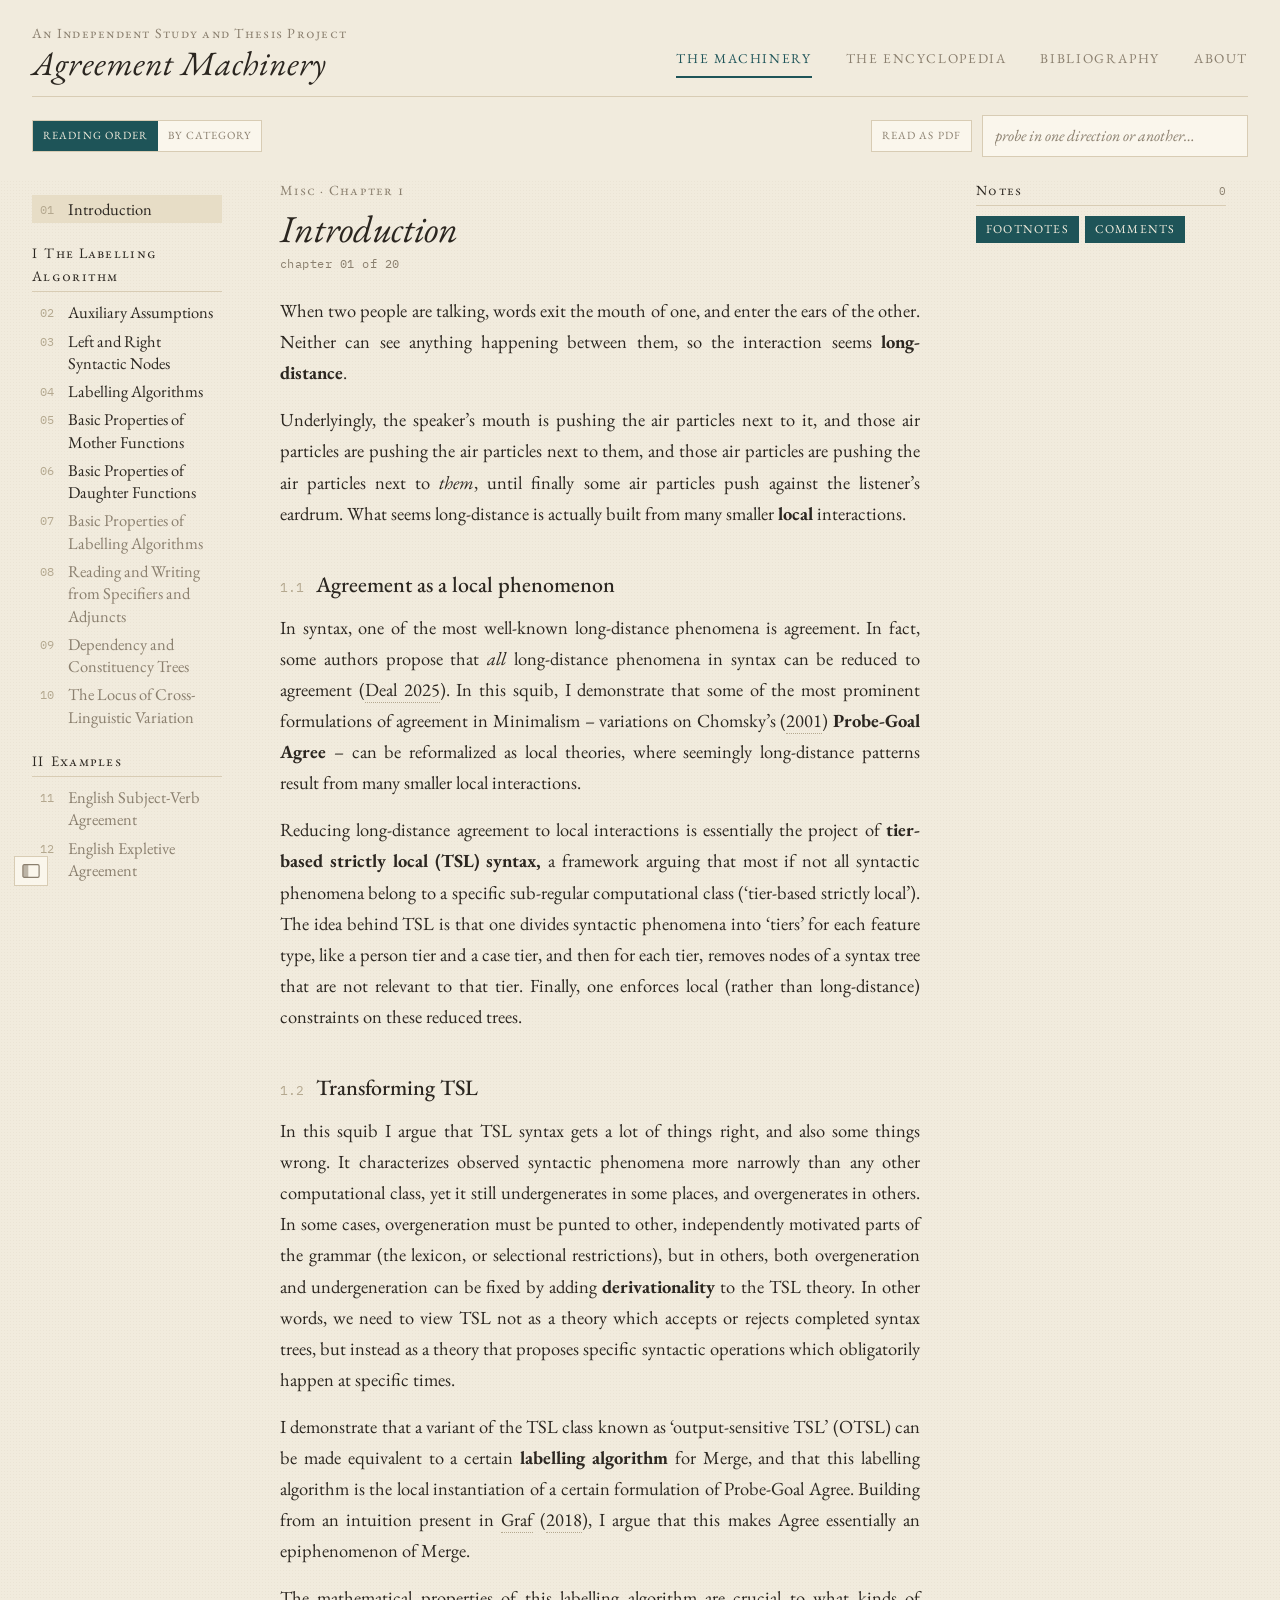
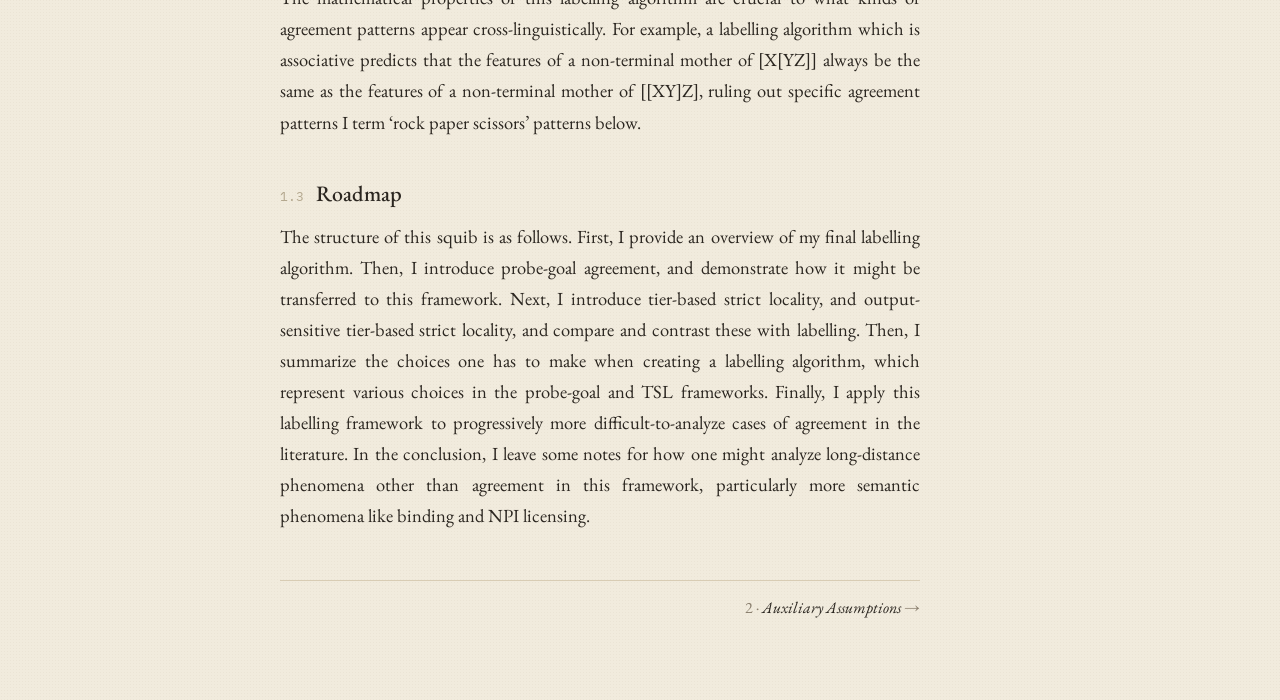
==== commit 1fbadce7: "Read as PDF, Graf and Kayne citations" ====
--- a/site/index.html
+++ b/site/index.html
@@ -6,7 +6,7 @@
 <title>Agreement Machinery</title>
 <link rel="preconnect" href="https://fonts.googleapis.com">
 <link href="https://fonts.googleapis.com/css2?family=EB+Garamond:ital,wght@0,400;0,500;0,600;1,400;1,500&family=IBM+Plex+Mono:wght@400&display=swap" rel="stylesheet">
-<link rel="stylesheet" href="css/site.css?v=24">
+<link rel="stylesheet" href="css/site.css?v=26">
 </head>
 <body>
 
@@ -34,6 +34,7 @@
         <button data-mode="cat">By Category</button>
       </div>
       <button class="menubtn" id="menubtn">☰ Contents</button>
+      <a class="pdfbtn" id="pdfbtn" href="agreement-machinery.pdf" target="_blank" rel="noopener">Read as PDF</a>
       <input class="search" id="search" placeholder="probe in one direction or another…">
     </div>
   </div>
@@ -95,10 +96,10 @@
 <button class="sidetog left" id="togleft" title="Toggle contents"><svg viewBox="0 0 20 16"><rect x="1" y="1" width="18" height="14" rx="1.5"/><rect class="fill" x="1" y="1" width="6" height="14"/></svg></button>
 <button class="sidetog right" id="togright" title="Toggle notes"><svg viewBox="0 0 20 16"><rect x="1" y="1" width="18" height="14" rx="1.5"/><rect class="fill" x="13" y="1" width="6" height="14"/></svg></button>
 
-<script src="js/latex.js?v=24"></script>
-<script src="js/diagrams.js?v=24"></script>
-<script src="js/code.js?v=24"></script>
-<script src="js/readers.js?v=24"></script>
-<script src="js/app.js?v=24"></script>
+<script src="js/latex.js?v=26"></script>
+<script src="js/diagrams.js?v=26"></script>
+<script src="js/code.js?v=26"></script>
+<script src="js/readers.js?v=26"></script>
+<script src="js/app.js?v=26"></script>
 </body>
 </html>
--- a/site/css/site.css
+++ b/site/css/site.css
@@ -423,7 +423,7 @@
 code,.tt{white-space:normal;-webkit-box-decoration-break:clone;box-decoration-break:clone}
 code,.tt{hyphens:none;-webkit-hyphens:none}
 
-/* ---------- reader comments (GitHub Discussions) ---------- */
+/* ---------- reader notes (Supabase) ---------- */
 mark.rq{background:rgba(30,84,88,.07);color:inherit;border-bottom:1px dotted rgba(30,84,88,.55);padding:0}
 mark.rq.hot{background:rgba(30,84,88,.16)}
 .ref.com.reader{color:var(--accent)}
@@ -464,3 +464,61 @@
 .rf-post{background:var(--accent);color:#F4EEDF;border:1px solid var(--accent)}
 .rf-post:disabled{opacity:.5;cursor:default}
 .note.reader .who{font-size:13.5px;color:var(--ink)}
+
+/* reader note replies and actions */
+.note.reader .rc-reply{margin:8px 0 0 2px;padding-left:9px;border-left:1px solid var(--rule)}
+.note.reader .rc-reply .rc-body{font-size:14.5px}
+.rc-gone{color:var(--faint);font-style:italic}
+.rc-acts{display:inline-flex;gap:2px;margin-left:6px;vertical-align:baseline}
+.rc-reply > .rc-acts{margin-left:-6px}
+.rc-act{font-family:var(--mono);font-size:10.5px;background:none;border:0;padding:0 6px;color:var(--accent);cursor:pointer;letter-spacing:.04em}
+.rc-act:hover{text-decoration:underline}
+.rc-act.rc-del{color:var(--muted)}
+.rc-act:disabled{opacity:.5;cursor:default}
+.pop .rc-acts{display:none}
+
+/* ---------- "Read as PDF" ---------- */
+.pdfbtn{margin-left:auto;white-space:nowrap;text-decoration:none;font-size:11px;letter-spacing:.1em;text-transform:uppercase;color:var(--muted);
+  border:1px solid var(--rule);background:var(--paper);padding:6px 10px}
+.pdfbtn:hover{color:var(--ink);border-color:var(--tan)}
+.toolbar .pdfbtn + .search{margin-left:10px}
+@media (max-width:980px){ .pdfbtn{order:3;margin-left:0} }
+
+/* ---------- the book (index.html?print), also what the PDF is printed from ---------- */
+body.book > header.top, body.book > .toolbarbar, body.book > .wrap, body.book .sidetog, body.book .pop, body.book .rc-btn, body.book .rc-form{display:none!important}
+#book{width:700px;margin:0 auto;padding:0 0 80px}
+.bk-bar{position:sticky;top:0;z-index:5;display:flex;align-items:center;gap:14px;padding:10px 0;margin-bottom:30px;background:var(--bg);border-bottom:1px solid var(--rule);font-size:15px;color:var(--muted)}
+.bk-bar span{flex:1}
+.bk-bar a{color:var(--muted)}
+.bk-bar button{font:inherit;font-size:12px;letter-spacing:.1em;text-transform:uppercase;background:var(--accent);color:#F4EEDF;border:0;border-radius:4px;padding:6px 12px;cursor:pointer}
+.bk-title{text-align:center;padding:200px 0 120px}
+.bk-title h1{font-style:italic;font-weight:400;font-size:52px;margin:6px 0 18px}
+.bk-title .kicker{font-size:16px}
+.bk-date,.bk-url{color:var(--muted);margin:4px 0;font-size:16px}
+.bk-url{font-family:var(--mono);font-size:12px}
+.bk-toc{break-before:page;padding-top:10px}
+.bk-toc h2{font-style:italic;font-weight:400;font-size:30px;margin:0 0 18px}
+.bk-toc h3{font-weight:400;font-variant:small-caps;letter-spacing:.09em;font-size:16px;margin:20px 0 6px;border-bottom:1px solid var(--rule);padding-bottom:3px}
+.bk-toc h3 .rn{margin-right:8px}
+.bk-toc ol{list-style:none;margin:0;padding:0}
+.bk-toc li a{display:flex;gap:14px;padding:3px 0;text-decoration:none;color:var(--ink);font-size:17px}
+.bk-toc li .n{font-family:var(--mono);font-size:12px;color:var(--faint);min-width:20px;padding-top:4px}
+.bk-chapter{break-before:page;padding-top:30px}
+.bk-chapter article{max-width:none}
+.bk-chapter a{color:inherit;text-decoration:none}
+.bk-chapter a.ref{color:var(--accent)}
+.bk-notes{margin-top:30px;border-top:1px solid var(--rule);padding-top:8px;font-size:15.5px;line-height:1.5}
+.bk-notes h4{font-weight:400;font-variant:small-caps;letter-spacing:.09em;font-size:14px;color:var(--muted);margin:0 0 6px}
+.bk-notes ol{margin:0;padding-left:1.4em}
+.bk-notes li{margin-bottom:6px}
+#book .ex,#book .diagram,#book .glossblock,#book .cols,#book .codeblock,#book .abstract{break-inside:avoid}
+#book h2,#book h3,#book h4{break-after:avoid}
+#book .wide{width:auto!important}
+@page{size:letter;margin:0.75in 0.8in}
+@media print{
+  body.book{background:none}
+  .bk-bar{display:none}
+  #book{zoom:.9;padding:0}
+  .bk-title{padding-top:240px}
+  #book .diagram.boxed,#book .abstract,#book code,#book .codeblock{-webkit-print-color-adjust:exact;print-color-adjust:exact}
+}
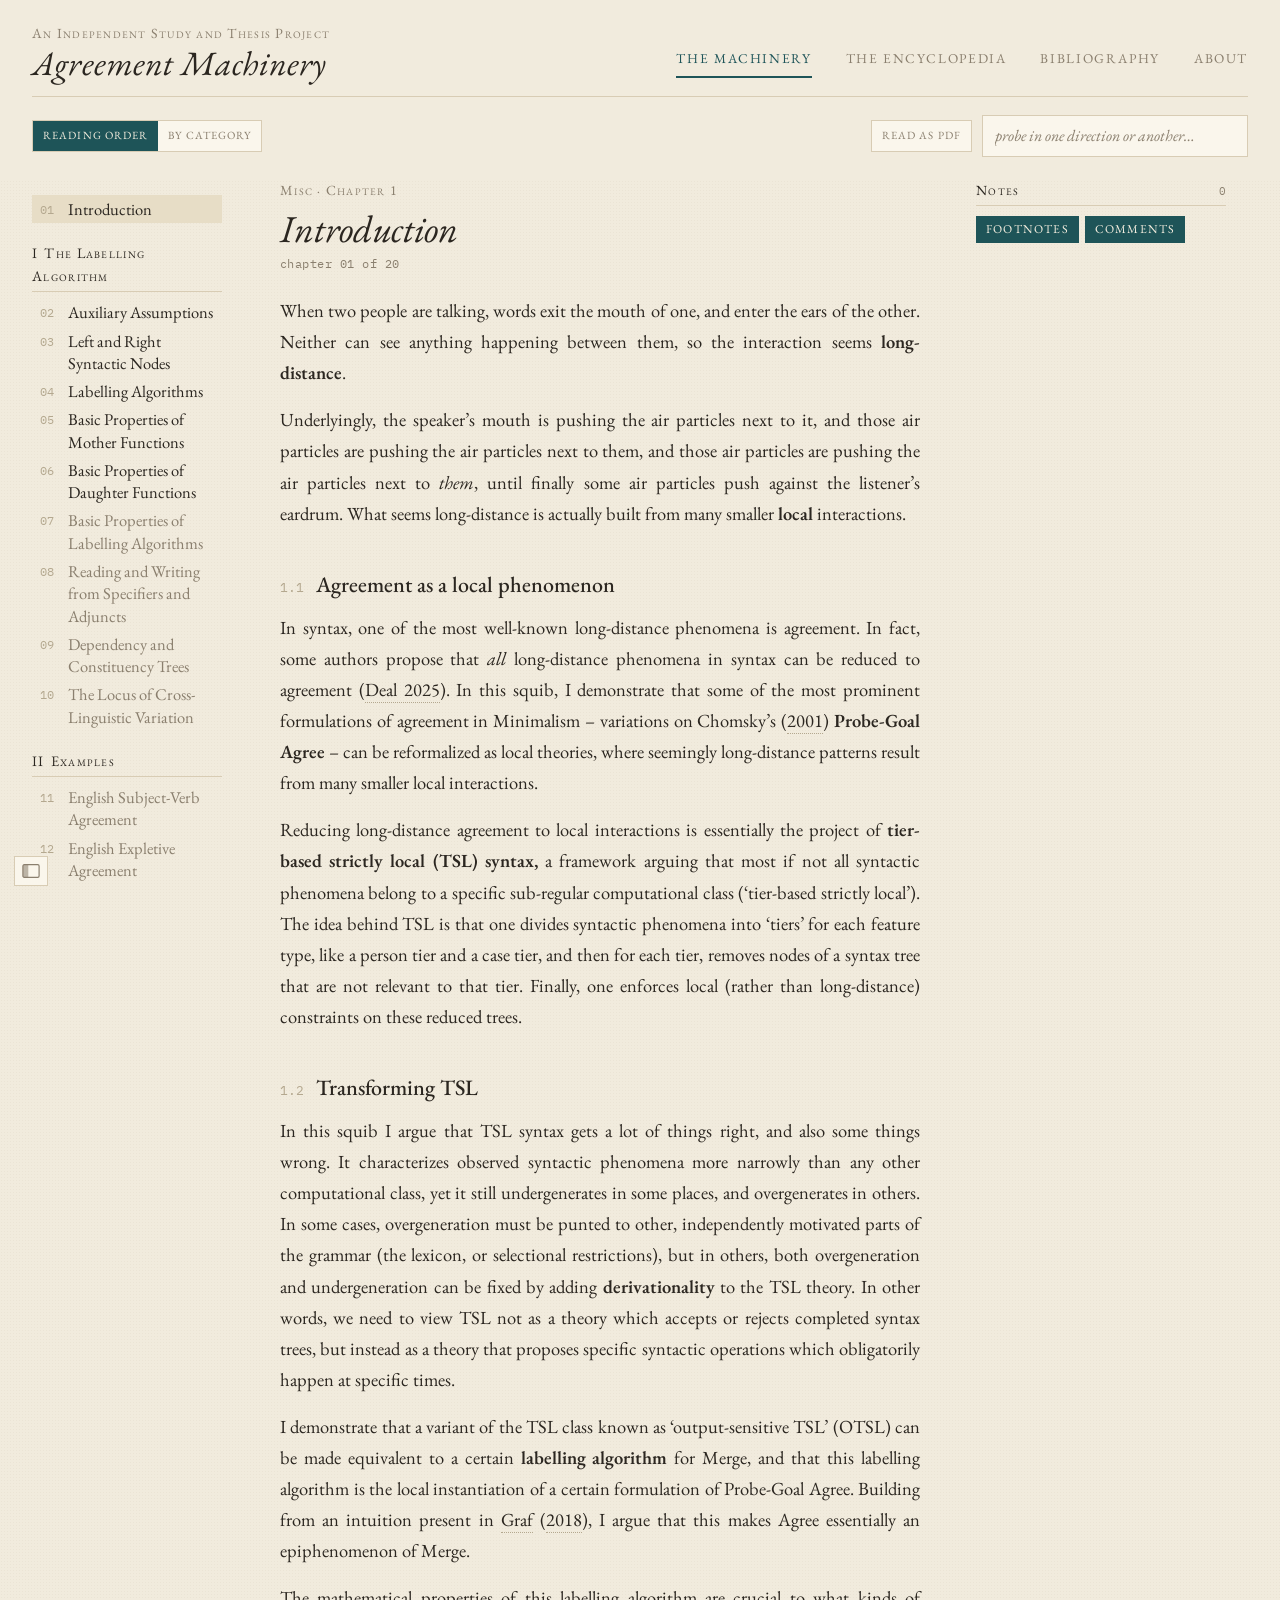
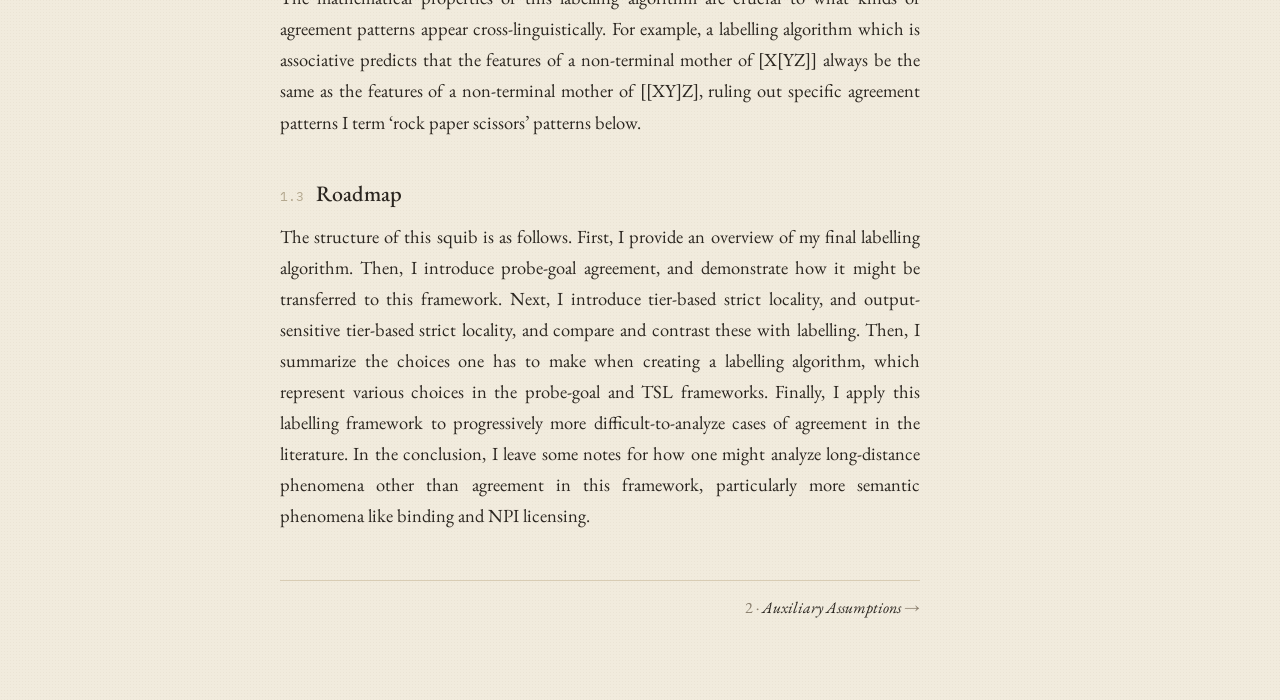
==== commit c33212b9: "Self-host fonts so the PDF uses EB Garamond" ====
--- a/site/index.html
+++ b/site/index.html
@@ -4,9 +4,7 @@
 <meta charset="utf-8">
 <meta name="viewport" content="width=device-width, initial-scale=1">
 <title>Agreement Machinery</title>
-<link rel="preconnect" href="https://fonts.googleapis.com">
-<link href="https://fonts.googleapis.com/css2?family=EB+Garamond:ital,wght@0,400;0,500;0,600;1,400;1,500&family=IBM+Plex+Mono:wght@400&display=swap" rel="stylesheet">
-<link rel="stylesheet" href="css/site.css?v=26">
+<link rel="stylesheet" href="css/site.css?v=28">
 </head>
 <body>
 
@@ -96,10 +94,10 @@
 <button class="sidetog left" id="togleft" title="Toggle contents"><svg viewBox="0 0 20 16"><rect x="1" y="1" width="18" height="14" rx="1.5"/><rect class="fill" x="1" y="1" width="6" height="14"/></svg></button>
 <button class="sidetog right" id="togright" title="Toggle notes"><svg viewBox="0 0 20 16"><rect x="1" y="1" width="18" height="14" rx="1.5"/><rect class="fill" x="13" y="1" width="6" height="14"/></svg></button>
 
-<script src="js/latex.js?v=26"></script>
-<script src="js/diagrams.js?v=26"></script>
-<script src="js/code.js?v=26"></script>
-<script src="js/readers.js?v=26"></script>
-<script src="js/app.js?v=26"></script>
+<script src="js/latex.js?v=28"></script>
+<script src="js/diagrams.js?v=28"></script>
+<script src="js/code.js?v=28"></script>
+<script src="js/readers.js?v=28"></script>
+<script src="js/app.js?v=28"></script>
 </body>
 </html>
--- a/site/css/site.css
+++ b/site/css/site.css
@@ -1,3 +1,11 @@
+/* fonts are hosted with the site (SIL Open Font License), so they also embed in the printed PDF */
+@font-face{font-family:"EB Garamond";font-style:normal;font-weight:400;font-display:swap;src:url(../fonts/EBGaramond-Regular.ttf) format("truetype")}
+@font-face{font-family:"EB Garamond";font-style:normal;font-weight:500;font-display:swap;src:url(../fonts/EBGaramond-Medium.ttf) format("truetype")}
+@font-face{font-family:"EB Garamond";font-style:normal;font-weight:600 700;font-display:swap;src:url(../fonts/EBGaramond-SemiBold.ttf) format("truetype")}
+@font-face{font-family:"EB Garamond";font-style:italic;font-weight:400;font-display:swap;src:url(../fonts/EBGaramond-Italic.ttf) format("truetype")}
+@font-face{font-family:"EB Garamond";font-style:italic;font-weight:500 700;font-display:swap;src:url(../fonts/EBGaramond-MediumItalic.ttf) format("truetype")}
+@font-face{font-family:"IBM Plex Mono";font-style:normal;font-weight:400;font-display:swap;src:url(../fonts/IBMPlexMono-Regular.ttf) format("truetype")}
+
 :root{
   --bg:#F1EBDD; --paper:#FAF6EC; --ink:#2B2620; --muted:#8A7F6E; --faint:#B4A88F;
   --rule:#D8CCB4; --hl:#E7DDC6; --accent:#1E5458; --tan:#CDBB9B; --link:#5A4632;
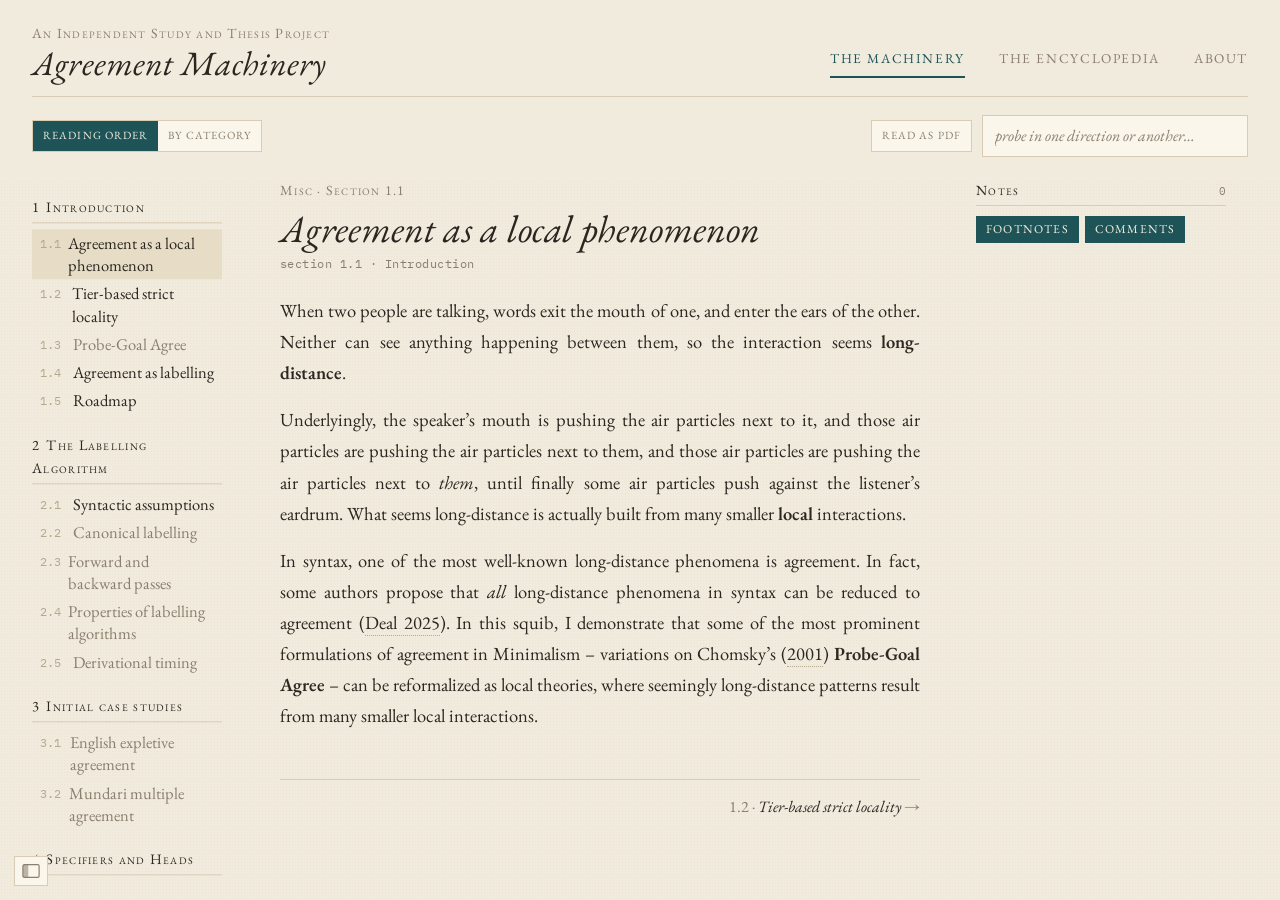
==== commit ad88ccbe: "New table of contents; local PDF builds from Read as PDF - Reading order is now nine parts (Introduc" ====
--- a/site/index.html
+++ b/site/index.html
@@ -17,8 +17,8 @@
       </div>
       <nav class="tabs">
         <a data-tab="machinery" class="on" data-go="introduction">The Machinery</a>
-        <a data-tab="encyclopedia" data-go="encyclopedia">The Encyclopedia</a>
-        <a data-tab="bibliography" data-go="bibliography">Bibliography</a>
+        <a data-tab="encyclopedia" data-go="encyclopedia" hidden>Old Encyclopedia</a><!-- archived; remove "hidden" to bring it back -->
+        <a data-tab="bibliography" data-go="bibliography">The Encyclopedia</a>
         <a data-tab="about" data-go="about">About</a>
       </nav>
     </div>
@@ -45,7 +45,7 @@
   <div id="loading" class="loading">transducing…</div>
 
   <section class="page" data-page="encyclopedia"><div class="single shelf">
-    <h1 class="title">The Encyclopedia</h1>
+    <h1 class="title">Old Encyclopedia</h1>
     <div class="meta" id="enc-meta"></div>
     <div class="enc-tools">
       <input class="search enc-search" id="enc-q" placeholder="specify ahead…">
@@ -61,7 +61,7 @@
   </div></section>
 
   <section class="page" data-page="phen"><div class="single">
-    <p class="crumb"><a class="back" data-go="encyclopedia">← The Encyclopedia</a></p>
+    <p class="crumb"><a class="back" data-go="encyclopedia">← Old Encyclopedia</a></p>
     <h1 class="title" id="ph-title"></h1>
     <div class="meta" id="ph-meta"></div>
     <div class="card" id="ph-card"></div>
@@ -70,7 +70,7 @@
   </div></section>
 
   <section class="page" data-page="bibliography"><div class="single">
-    <h1 class="title">Bibliography</h1>
+    <h1 class="title">The Encyclopedia</h1>
     <div class="meta" id="bib-meta"></div>
     <ul class="bib" id="bib-list"></ul>
   </div></section>
@@ -78,7 +78,7 @@
   <section class="page" data-page="about"><div class="single">
     <h1 class="title">About</h1>
     <div class="meta">this page is a work in progress</div>
-    <article><p>This website is the knowledge base of an independent study and thesis project for the Yale linguistics department, compiled from LaTeX files.</p></article>
+    <article><p>This website is the knowledge base and working draft of an independent study and thesis project for the Yale Linguistics Department. The draft is compiled from LaTeX files. Credit to Claire Wang's <a href="https://invisible-cities.vercel.app/" target="_blank" rel="noopener">Invisible Cities</a> for the CSS vibe.</p></article>
   </div></section>
 
   <section class="page" data-page="stub"><div class="single">
--- a/site/css/site.css
+++ b/site/css/site.css
@@ -490,6 +490,7 @@
   border:1px solid var(--rule);background:var(--paper);padding:6px 10px}
 .pdfbtn:hover{color:var(--ink);border-color:var(--tan)}
 .toolbar .pdfbtn + .search{margin-left:10px}
+button.pdfbtn{font-family:inherit;cursor:pointer}
 @media (max-width:980px){ .pdfbtn{order:3;margin-left:0} }
 
 /* ---------- the book (index.html?print), also what the PDF is printed from ---------- */
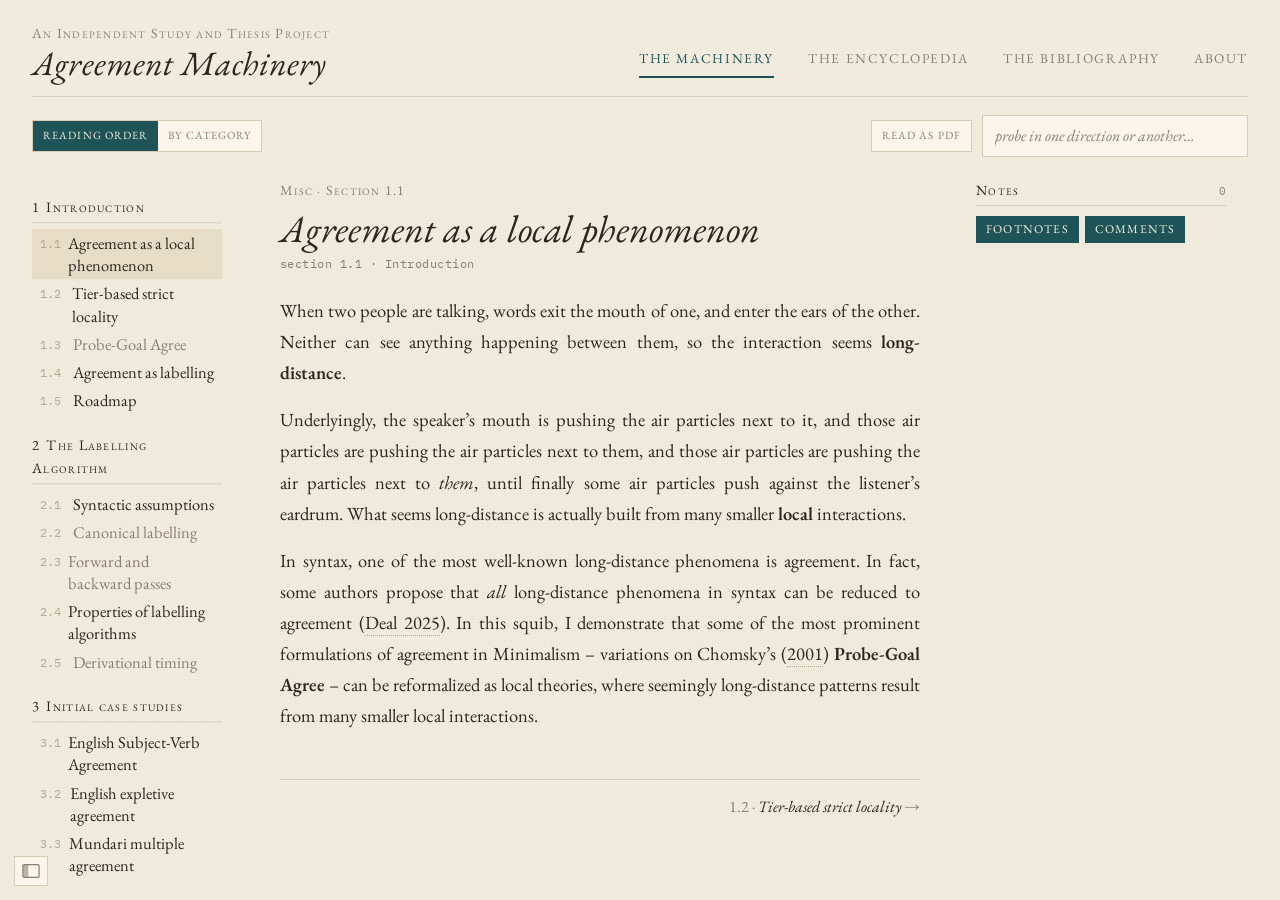
==== commit f4604aa6: "Add the Encyclopedia summaries and an interactive labelling checker - Rename the bibliography to The" ====
--- a/site/index.html
+++ b/site/index.html
@@ -4,7 +4,7 @@
 <meta charset="utf-8">
 <meta name="viewport" content="width=device-width, initial-scale=1">
 <title>Agreement Machinery</title>
-<link rel="stylesheet" href="css/site.css?v=28">
+<link rel="stylesheet" href="css/site.css?v=31">
 </head>
 <body>
 
@@ -18,7 +18,8 @@
       <nav class="tabs">
         <a data-tab="machinery" class="on" data-go="introduction">The Machinery</a>
         <a data-tab="encyclopedia" data-go="encyclopedia" hidden>Old Encyclopedia</a><!-- archived; remove "hidden" to bring it back -->
-        <a data-tab="bibliography" data-go="bibliography">The Encyclopedia</a>
+        <a data-tab="summaries" data-go="summaries">The Encyclopedia</a>
+        <a data-tab="bibliography" data-go="bibliography">The Bibliography</a>
         <a data-tab="about" data-go="about">About</a>
       </nav>
     </div>
@@ -69,8 +70,23 @@
     <div class="chapnav" id="ph-nav"></div>
   </div></section>
 
+  <section class="page" data-page="summaries"><div class="single">
+    <h1 class="title">The Encyclopedia</h1>
+    <div class="meta" id="read-meta"></div>
+    <ul class="readings" id="read-list"></ul>
+  </div></section>
+
+  <section class="page" data-page="reading"><div class="single">
+    <p class="crumb"><a class="back" data-go="summaries">← The Encyclopedia</a></p>
+    <h1 class="title" id="rd-title"></h1>
+    <div class="meta" id="rd-meta"></div>
+    <p class="rd-cite" id="rd-cite"></p>
+    <article><div class="abstract" id="rd-abstract"></div><div id="rd-body"></div></article>
+    <div class="chapnav" id="rd-nav"></div>
+  </div></section>
+
   <section class="page" data-page="bibliography"><div class="single">
-    <h1 class="title">The Encyclopedia</h1>
+    <h1 class="title">The Bibliography</h1>
     <div class="meta" id="bib-meta"></div>
     <ul class="bib" id="bib-list"></ul>
   </div></section>
@@ -94,10 +110,10 @@
 <button class="sidetog left" id="togleft" title="Toggle contents"><svg viewBox="0 0 20 16"><rect x="1" y="1" width="18" height="14" rx="1.5"/><rect class="fill" x="1" y="1" width="6" height="14"/></svg></button>
 <button class="sidetog right" id="togright" title="Toggle notes"><svg viewBox="0 0 20 16"><rect x="1" y="1" width="18" height="14" rx="1.5"/><rect class="fill" x="13" y="1" width="6" height="14"/></svg></button>
 
-<script src="js/latex.js?v=28"></script>
-<script src="js/diagrams.js?v=28"></script>
-<script src="js/code.js?v=28"></script>
-<script src="js/readers.js?v=28"></script>
-<script src="js/app.js?v=28"></script>
+<script src="js/latex.js?v=31"></script>
+<script src="js/diagrams.js?v=31"></script>
+<script src="js/code.js?v=31"></script>
+<script src="js/readers.js?v=31"></script>
+<script src="js/app.js?v=31"></script>
 </body>
 </html>
--- a/site/css/site.css
+++ b/site/css/site.css
@@ -531,3 +531,24 @@
   .bk-title{padding-top:240px}
   #book .diagram.boxed,#book .abstract,#book code,#book .codeblock{-webkit-print-color-adjust:exact;print-color-adjust:exact}
 }
+
+/* ---------- the Encyclopedia: summaries of the readings ---------- */
+.readings{list-style:none;margin:0;padding:0}
+.readings li.letter{margin:26px 0 0;font-variant:small-caps;letter-spacing:.1em;color:var(--muted);font-size:15px;border-bottom:1px solid var(--rule)}
+.readings li a{display:block;padding:12px 0;border-bottom:1px solid rgba(216,204,180,.6);text-decoration:none;color:var(--ink);cursor:pointer}
+.readings li a:hover .what{color:var(--accent)}
+.readings .who{font-family:var(--mono);font-size:12px;color:var(--muted);margin-right:10px}
+.readings .what{font-size:18px}
+.readings .gist{display:block;font-size:15.5px;line-height:1.45;color:#5a5144;margin-top:4px}
+.readings .gist.none{font-style:italic;color:var(--faint)}
+.rd-cite{font-size:16px;line-height:1.5;color:#5a5144;border-left:2px solid var(--tan);padding-left:12px;margin:14px 0 26px}
+.rd-cite .xref{white-space:nowrap}
+.bib li .by a.nosum{color:var(--muted);border-bottom-color:var(--muted)}
+img.graphic{display:block;max-width:100%;height:auto;margin:6px auto}
+.tryit{margin:22px 0 24px;border:1px solid #DAD0B9;border-radius:6px;background:#F7F2E6;padding:10px 12px;font-size:15px}
+.tryit .nf-cap code{font-size:12px;text-transform:none;letter-spacing:0}
+.try-in{display:block;width:100%;box-sizing:border-box;font-family:var(--mono);font-size:13px;line-height:1.5;background:#FBF8F0;border:1px solid #DAD0B9;border-radius:4px;color:var(--ink);padding:6px 8px;resize:vertical}
+.try-in:focus{outline:none;border-color:var(--accent)}
+.tryit > .code-out{margin:10px -12px -10px;border-radius:0 0 6px 6px}
+.try-usage{margin:0 0 8px;font-family:var(--mono);font-size:12.5px;line-height:1.5;white-space:pre-wrap;color:#4a4237}
+.tryit + .codeblock{margin-top:-12px}
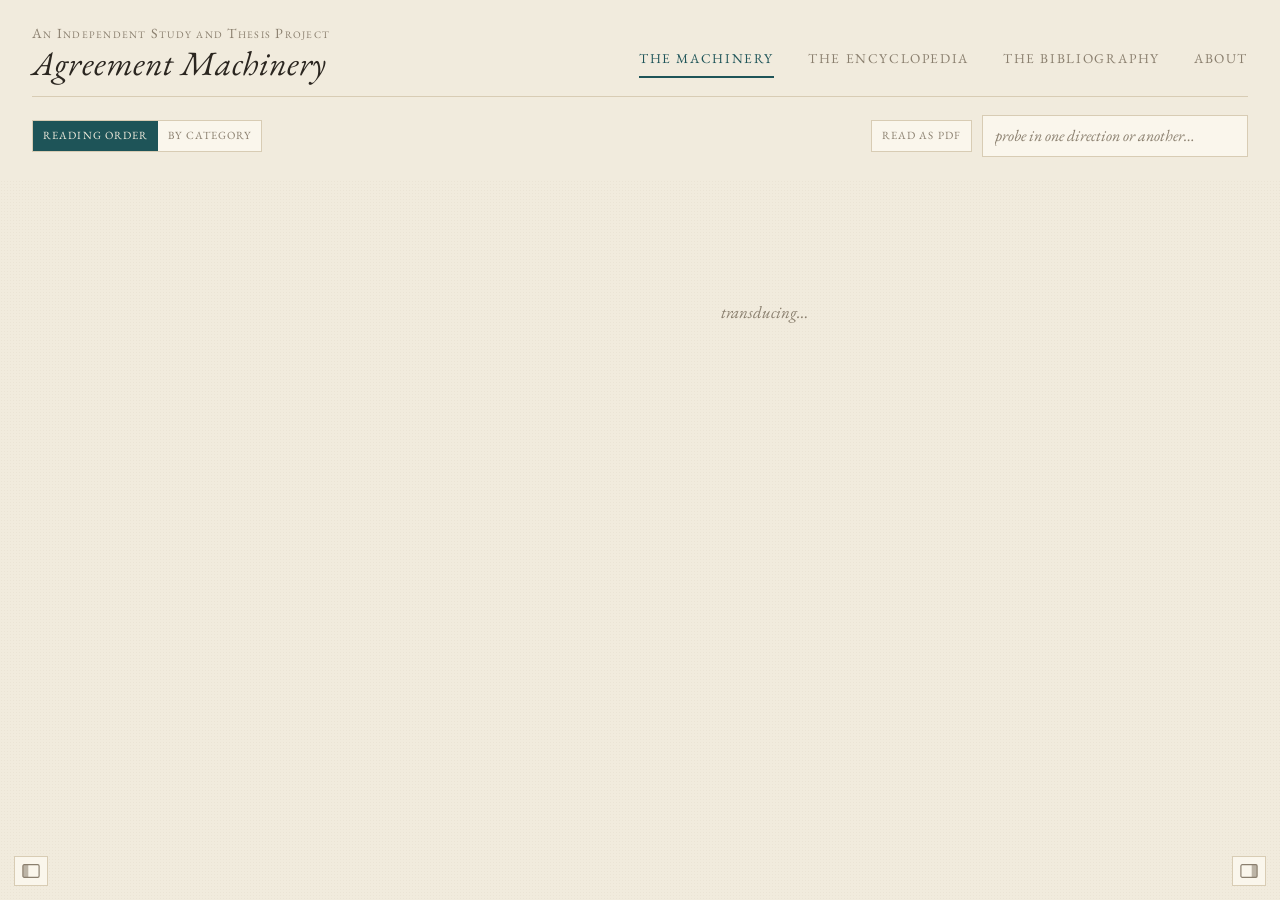
==== commit 4374f373: "Reword the Checker page and list the possible transition functions - Rename it Checker and reword th" ====
--- a/site/index.html
+++ b/site/index.html
@@ -4,7 +4,7 @@
 <meta charset="utf-8">
 <meta name="viewport" content="width=device-width, initial-scale=1">
 <title>Agreement Machinery</title>
-<link rel="stylesheet" href="css/site.css?v=31">
+<link rel="stylesheet" href="css/site.css?v=33">
 </head>
 <body>
 
@@ -97,6 +97,15 @@
     <article><p>This website is the knowledge base and working draft of an independent study and thesis project for the Yale Linguistics Department. The draft is compiled from LaTeX files. Credit to Claire Wang's <a href="https://invisible-cities.vercel.app/" target="_blank" rel="noopener">Invisible Cities</a> for the CSS vibe.</p></article>
   </div></section>
 
+  <section class="page" data-page="checker"><div class="single">
+    <p class="crumb"><a class="back" data-go="introduction">← back</a></p>
+    <h1 class="title">Checker</h1>
+    <div class="meta">check a tree set against the most likely properties of the labelling algorithm</div>
+    <div class="pill ck-tabs" id="ck-tabs"><button data-tab-ck="entry" class="on">Checker</button><button data-tab-ck="code">Code</button></div>
+    <div id="ck-entry"></div>
+    <div id="ck-code" hidden></div>
+  </div></section>
+
   <section class="page" data-page="stub"><div class="single">
     <p class="crumb" id="stub-crumb"></p><h1 class="title" id="stub-title"></h1>
     <div class="meta">not drafted</div>
@@ -110,10 +119,11 @@
 <button class="sidetog left" id="togleft" title="Toggle contents"><svg viewBox="0 0 20 16"><rect x="1" y="1" width="18" height="14" rx="1.5"/><rect class="fill" x="1" y="1" width="6" height="14"/></svg></button>
 <button class="sidetog right" id="togright" title="Toggle notes"><svg viewBox="0 0 20 16"><rect x="1" y="1" width="18" height="14" rx="1.5"/><rect class="fill" x="13" y="1" width="6" height="14"/></svg></button>
 
-<script src="js/latex.js?v=31"></script>
-<script src="js/diagrams.js?v=31"></script>
-<script src="js/code.js?v=31"></script>
-<script src="js/readers.js?v=31"></script>
-<script src="js/app.js?v=31"></script>
+<script src="js/latex.js?v=33"></script>
+<script src="js/diagrams.js?v=33"></script>
+<script src="js/code.js?v=33"></script>
+<script src="js/checker.js?v=33"></script>
+<script src="js/readers.js?v=33"></script>
+<script src="js/app.js?v=33"></script>
 </body>
 </html>
--- a/site/css/site.css
+++ b/site/css/site.css
@@ -552,3 +552,35 @@
 .tryit > .code-out{margin:10px -12px -10px;border-radius:0 0 6px 6px}
 .try-usage{margin:0 0 8px;font-family:var(--mono);font-size:12.5px;line-height:1.5;white-space:pre-wrap;color:#4a4237}
 .tryit + .codeblock{margin-top:-12px}
+
+/* ---------- the Checker page ---------- */
+.ck-tabs{margin:0 0 18px}
+.ck-box{border:1px solid #DAD0B9;border-radius:6px;background:#F7F2E6;padding:10px 12px;font-size:15px}
+.ck-box > .code-out{margin:10px -12px -10px;border-radius:0 0 6px 6px}
+.ck-link{text-decoration:none;color:var(--accent)}
+.page.busy [data-ck="add"],.page.busy [data-ck="run"]{opacity:.5;pointer-events:none}
+.ck-h{font-weight:400;font-variant:small-caps;letter-spacing:.08em;font-size:16px;margin:26px 0 6px;display:flex;align-items:center;gap:8px;border-bottom:1px solid var(--rule);padding-bottom:4px}
+.ck-h .ck-n{font-family:var(--mono);font-size:12px;color:var(--muted);flex:1}
+.ck-list{margin:0;padding:0 0 0 26px;font-size:15px}
+.ck-list li{padding:3px 0;border-bottom:1px dotted var(--rule);display:flex;align-items:baseline;gap:10px}
+.ck-list li::marker{font-family:var(--mono);font-size:11px;color:var(--faint)}
+.ck-list li code{font-family:var(--mono);font-size:12.5px;flex:1;min-width:0;overflow-wrap:anywhere}
+.ck-list .ck-empty{font-style:italic;color:var(--muted);list-style:none;margin-left:-26px;border:0}
+.ck-tag{font-family:var(--mono);font-size:11px;white-space:nowrap}
+.ck-ok{color:var(--accent)} .ck-bad{color:#8b3a2b} .ck-muted{color:var(--muted);font-style:italic}
+.ck-result{margin:22px 0;border:1px solid #DAD0B9;border-radius:6px;background:#F7F2E6;padding:12px 16px;font-size:15.5px}
+.ck-verdict{font-family:var(--mono);font-size:14px;letter-spacing:.1em}
+.ck-says{margin:2px 0 10px}
+.ck-tier{margin:6px 0;font-size:15.5px}
+.ck-sub{margin-left:18px;font-family:var(--mono);font-size:12.5px;line-height:1.6}
+.ck-sub.ck-muted{font-family:var(--serif);font-size:14.5px}
+.ck-trees{margin:22px 0}
+.ck-trees summary{cursor:pointer;font-variant:small-caps;letter-spacing:.08em;font-size:16px;color:var(--ink);padding:4px 0;border-bottom:1px solid var(--rule)}
+.ck-card{margin:16px 0 22px}
+.ck-cap{font-family:var(--mono);font-size:11.5px;color:var(--muted);margin-bottom:4px}
+.ck-card .diagram{margin:0 0 8px}
+.ck-f{font-family:var(--mono);font-size:10.5px;color:var(--accent)}
+.ck-note{font-size:16px;margin:0 0 12px}
+.ck-how{margin:0 0 8px;font-size:16px}
+.ck-fns{margin:6px 0 0}
+.ck-fh{margin-left:18px;font-variant:small-caps;letter-spacing:.06em;font-size:14px;color:var(--muted)}
